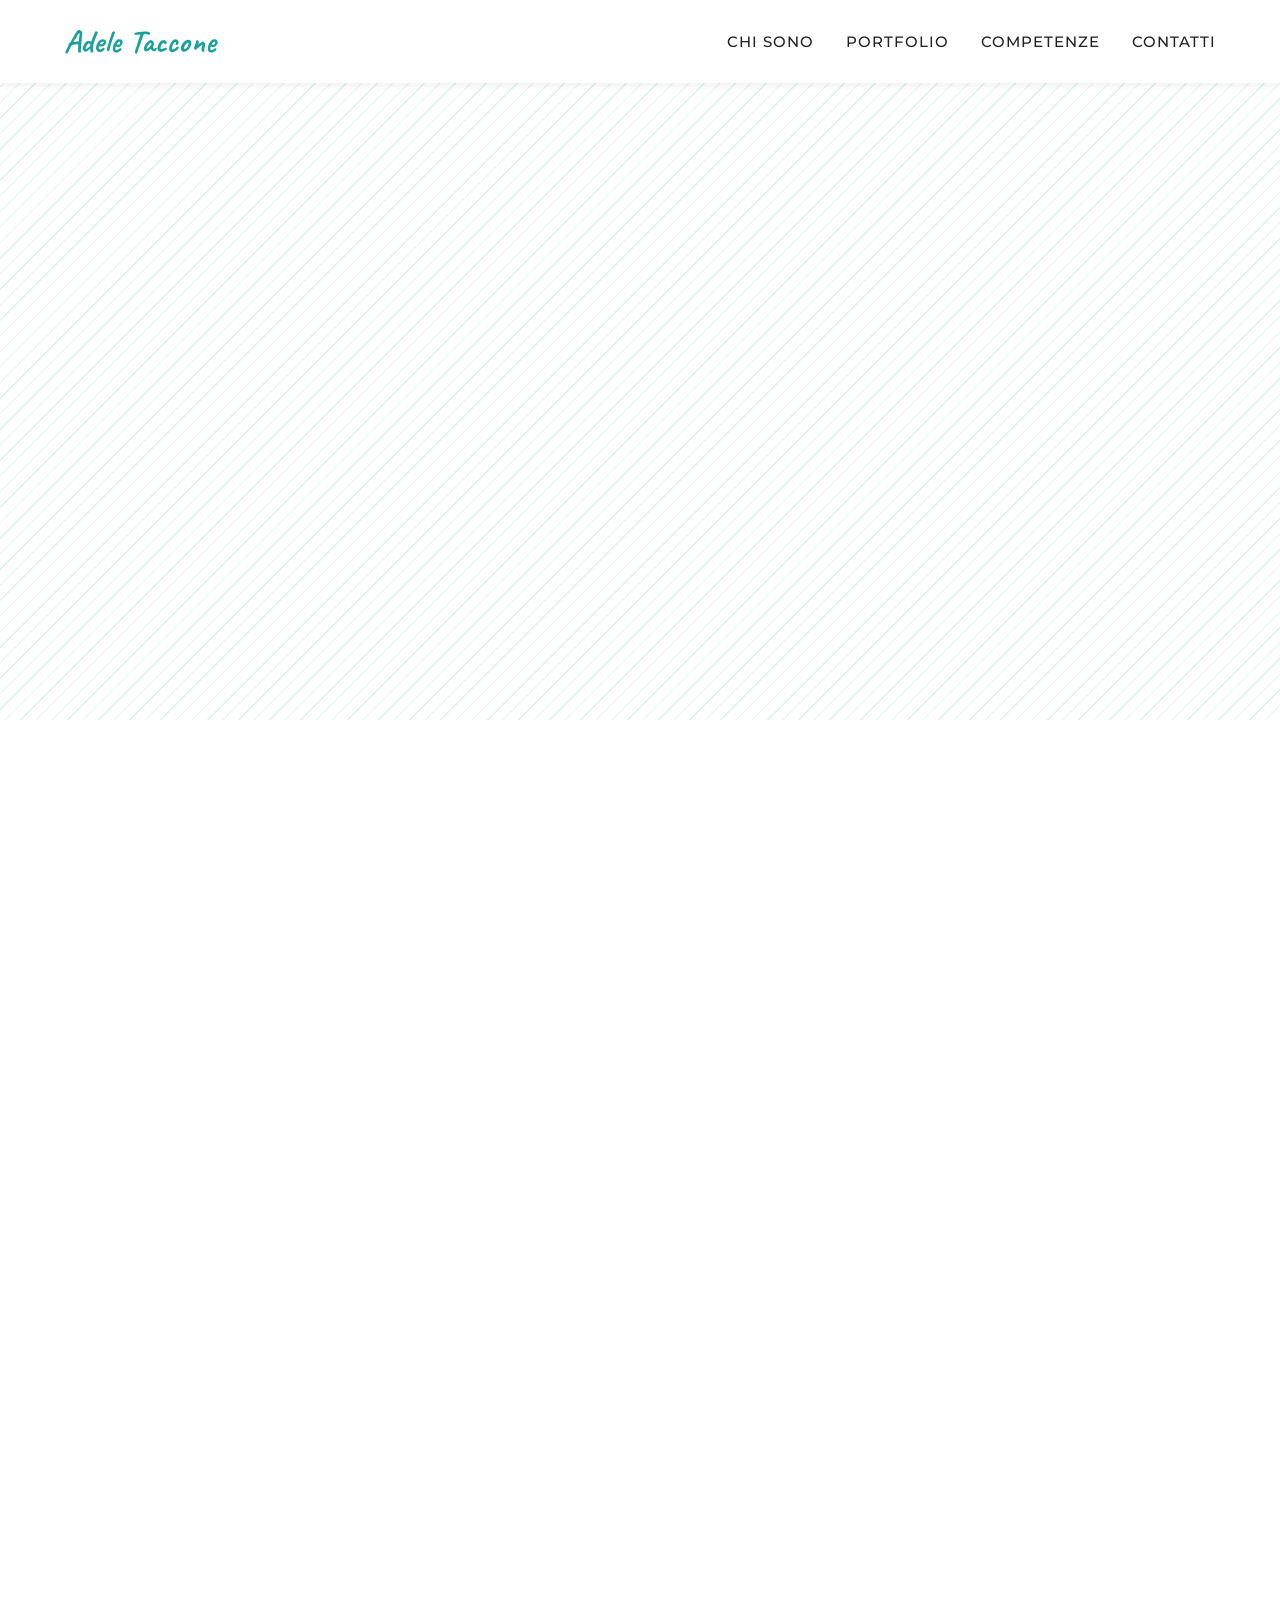
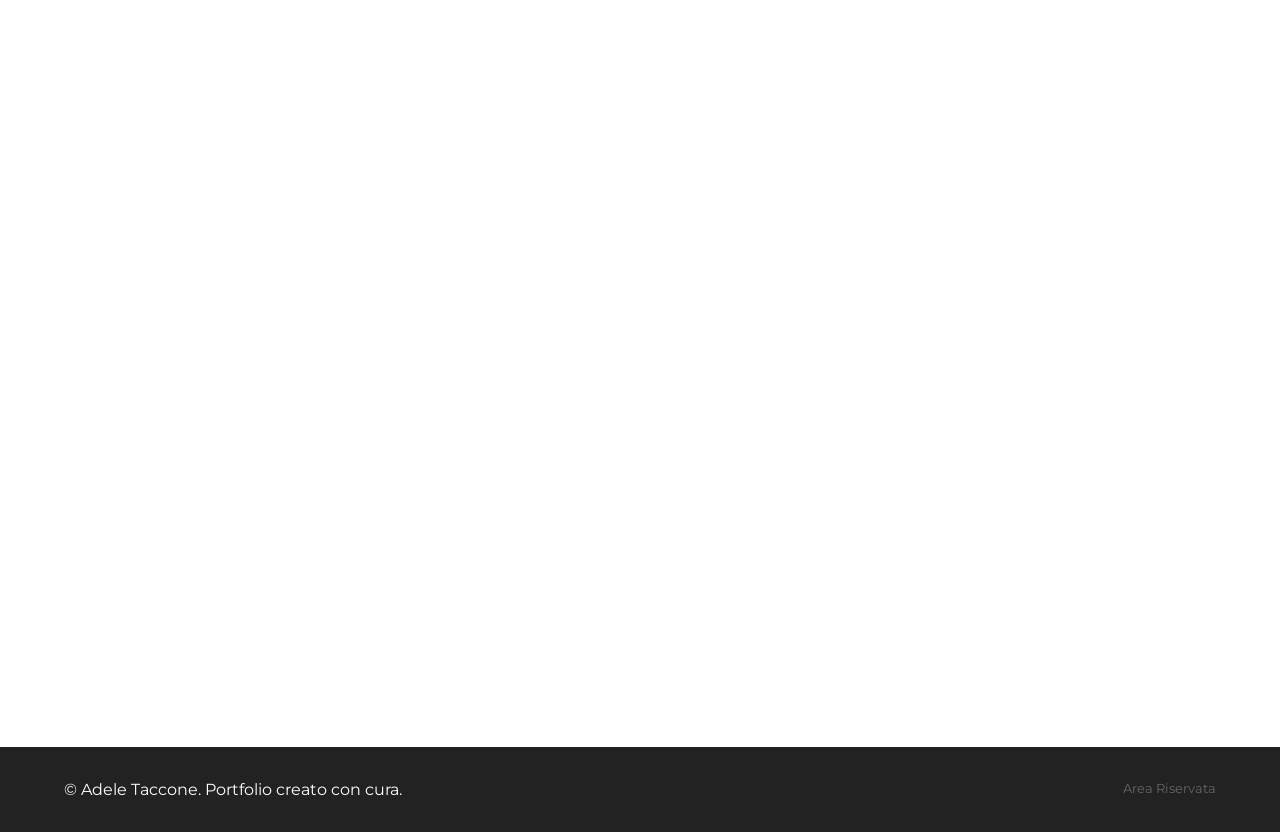
==== index.html @ 2bcf4d02 "Add Honeypot anti-spam field to contact form" ====
<!DOCTYPE html>
<html lang="it">
<head>
    <meta charset="UTF-8">
    <meta name="viewport" content="width=device-width, initial-scale=1.0">
    <title>Adele Taccone - Portfolio</title>
    
    <link rel="preconnect" href="https://fonts.googleapis.com">
    <link rel="preconnect" href="https://fonts.gstatic.com" crossorigin>
    <link href="https://fonts.googleapis.com/css2?family=Caveat:wght@600;700&family=Montserrat:wght@300;400;500;600;700&display=swap" rel="stylesheet">
    <link rel="stylesheet" href="css/style.css">
</head>
<body>
    
    <header class="header" id="mainHeader">
        <div class="container header-container">
            <div class="logo">
                <span class="logo-name">Adele Taccone</span>
            </div>
            <nav class="nav">
                <ul>
                    <li><a href="#about">Chi Sono</a></li>
                    <li><a href="#portfolio">Portfolio</a></li>
                    <li><a href="#skills">Competenze</a></li>
                    <li><a href="#contact">Contatti</a></li>
                </ul>
            </nav>
            <div class="mobile-menu-btn" id="mobileMenuBtn">
                <span></span><span></span><span></span>
            </div>
        </div>
    </header>

    <section class="hero pattern-bg" id="about">
        <div class="container hero-content">
            <div class="hero-text reveal-left" id="bioContainer">
                <h1 class="hero-title" id="profileName">Adele Taccone</h1>
                <h2 class="hero-subtitle" id="profileTitle">Designer della comunicazione</h2>
                <p class="hero-bio" id="profileBio">Caricamento bio...</p>
                <div class="hero-actions">
                    <a href="#portfolio" class="btn btn-primary">Vedi i Progetti</a>
                    <a href="#contact" class="btn btn-outline">Contattami</a>
                </div>
            </div>
            <div class="hero-image reveal-right">
                <div class="profile-illustration">
                    <div class="illustration-circle"></div>
                    <div class="illustration-avatar">A</div>
                </div>
            </div>
        </div>
    </section>

    <section class="resume section-padding reveal" id="resume">
        <div class="container">
            <div class="resume-grid">
                <div class="resume-col reveal-left">
                    <h3 class="section-title brush-font">Educazione</h3>
                    <ul class="timeline" id="educationList">
                        <!-- Generato dinamicamente -->
                    </ul>
                </div>
                <div class="resume-col reveal-right">
                    <h3 class="section-title brush-font">Esperienze lavorative</h3>
                    <ul class="timeline" id="experienceList">
                        <!-- Generato dinamicamente -->
                    </ul>
                </div>
            </div>
        </div>
    </section>

    <section class="portfolio pattern-bg section-padding reveal" id="portfolio">
        <div class="container">
            <div class="portfolio-header">
                <h2 class="section-title brush-font">Portfolio</h2>
                
                <div class="filters" id="portfolioFilters">
                    <button class="filter-btn active" data-filter="all">Tutti</button>
                    <button class="filter-btn" data-filter="Graphic Design">Graphic Design</button>
                    <button class="filter-btn" data-filter="UI Design">UI Design</button>
                    <button class="filter-btn" data-filter="Animazione 2D/3D">Animazione 2D/3D</button>
                </div>
            </div>

            <div class="portfolio-grid" id="portfolioGrid">
                <div class="loader">Caricamento progetti...</div>
            </div>
        </div>
    </section>

    <section class="skills section-padding reveal" id="skills">
        <div class="container">
            <h2 class="section-title brush-font" style="text-align: center; width: 100%;">Competenze</h2>
            <div class="skills-grid" id="skillsList">
                <!-- Skills generate dal JS -->
            </div>
        </div>
    </section>

    <section class="contact pattern-bg section-padding reveal" id="contact">
        <div class="container contact-container">
            <div class="contact-info reveal-left">
                <h2 class="section-title brush-font">Info & Contatti</h2>
                <p>Hai un progetto in mente o vuoi semplicemente fare due chiacchiere? Scrivimi!</p>
                <div class="contact-details" id="contactDetails">
                    <!-- Contatti generati dal JS -->
                </div>
            </div>
            <div class="contact-form-container reveal-right">
                <form class="contact-form" id="contactForm" action="https://formspree.io/f/YOUR_ID_HERE" method="POST">
                    <div class="form-group">
                        <label for="name">Nome</label>
                        <input type="text" id="name" name="name" required>
                    </div>
                    <div class="form-group">
                        <label for="email">Email</label>
                        <input type="email" id="email" name="email" required>
                    </div>
                    <div class="form-group">
                        <label for="message">Messaggio</label>
                        <textarea id="message" name="message" rows="5" required></textarea>
                    </div>
                    <!-- Honeypot Anti-Spam (invisibile agli umani, i bot lo compilano e vengono bloccati) -->
                    <input type="text" name="_gotcha" style="display:none" />
                    <button type="submit" class="btn btn-primary">Invia Messaggio</button>
                </form>
            </div>
        </div>
    </section>

    <footer class="footer">
        <div class="container">
            <p>&copy; <span id="currentYear"></span> Adele Taccone. Portfolio creato con cura.</p>
            <a href="admin.html" class="admin-link">Area Riservata</a>
        </div>
    </footer>

    <script src="js/app.js"></script>
</body>
</html>
---- css/style.css ----
/* 
   Adele Taccone - Portfolio Stylesheet
   Autentico stile Ottanio & Pattern obliquo
*/

:root {
    /* Colori primari */
    --teal: #1BA198; /* Il verde acquamarina/ottanio principale */
    --teal-dark: #12756E;
    --teal-light: #E0F2F1;
    
    /* Neutri */
    --bg-color: #FFFFFF;
    --bg-alt: #FAFAFA;
    --text-main: #222222;
    --text-muted: #666666;
    --border-color: #EAEAEA;
    
    /* Tipografia */
    --font-heading: 'Caveat', cursive; /* Stile brush/script */
    --font-body: 'Montserrat', sans-serif;
    
    /* Spaziature e Ombre */
    --shadow-sm: 0 4px 6px rgba(0,0,0,0.05);
    --shadow-md: 0 10px 20px rgba(0,0,0,0.08);
    --shadow-hover: 0 15px 30px rgba(27, 161, 152, 0.15);
    --radius: 8px;
    --transition: all 0.3s cubic-bezier(0.25, 0.8, 0.25, 1);
}

/* Reset Base */
* {
    margin: 0;
    padding: 0;
    box-sizing: border-box;
}

html {
    scroll-behavior: smooth;
}

body {
    font-family: var(--font-body);
    color: var(--text-main);
    background-color: var(--bg-color);
    line-height: 1.6;
    overflow-x: hidden;
}

.container {
    width: 100%;
    max-width: 1200px;
    margin: 0 auto;
    padding: 0 24px;
}

.section-padding {
    padding: 80px 0;
}

/* Il famoso Pattern a Trattini Diagonali color Ottanio */
.pattern-bg {
    background-color: #ffffff;
    background-image: repeating-linear-gradient(
        -45deg,
        transparent,
        transparent 10px,
        rgba(27, 161, 152, 0.15) 10px,
        rgba(27, 161, 152, 0.15) 11px
    );
}

/* Tipografia */
.brush-font {
    font-family: var(--font-heading);
    color: var(--teal);
    font-size: 3rem;
    font-weight: 700;
    margin-bottom: 24px;
    display: inline-block;
}

/* Header & Nav */
.header {
    position: fixed;
    top: 0;
    left: 0;
    width: 100%;
    background: rgba(255, 255, 255, 0.95);
    backdrop-filter: blur(10px);
    z-index: 1000;
    box-shadow: var(--shadow-sm);
    padding: 16px 0;
}

.header-container {
    display: flex;
    justify-content: space-between;
    align-items: center;
}

.logo-name {
    font-family: var(--font-heading);
    font-size: 2rem;
    color: var(--teal);
    font-weight: 700;
    text-decoration: none;
}

.nav ul {
    list-style: none;
    display: flex;
    gap: 32px;
}

.nav a {
    text-decoration: none;
    color: var(--text-main);
    font-weight: 500;
    font-size: 0.95rem;
    transition: var(--transition);
    text-transform: uppercase;
    letter-spacing: 1px;
}

.nav a:hover {
    color: var(--teal);
}

.mobile-menu-btn {
    display: none;
    flex-direction: column;
    gap: 6px;
    cursor: pointer;
}

.mobile-menu-btn span {
    width: 30px;
    height: 3px;
    background-color: var(--teal);
    border-radius: 2px;
}

/* Buttons */
.btn {
    display: inline-block;
    padding: 12px 28px;
    border-radius: 50px;
    text-decoration: none;
    font-weight: 600;
    font-size: 0.95rem;
    transition: var(--transition);
    cursor: pointer;
    border: none;
}

.btn-primary {
    background-color: var(--teal);
    color: white;
    box-shadow: 0 4px 15px rgba(27, 161, 152, 0.3);
}

.btn-primary:hover {
    background-color: var(--teal-dark);
    transform: translateY(-2px);
    box-shadow: 0 6px 20px rgba(27, 161, 152, 0.4);
}

.btn-outline {
    background-color: transparent;
    color: var(--teal);
    border: 2px solid var(--teal);
}

.btn-outline:hover {
    background-color: var(--teal-light);
}

/* Hero Section */
.hero {
    padding-top: 140px;
    padding-bottom: 80px;
    min-height: 80vh;
    display: flex;
    align-items: center;
}

.hero-content {
    display: flex;
    align-items: center;
    justify-content: space-between;
    gap: 60px;
}

.hero-text {
    flex: 1;
    background: white;
    padding: 40px;
    border-radius: var(--radius);
    box-shadow: var(--shadow-md);
    position: relative;
    z-index: 2;
}

.hero-title {
    font-family: var(--font-heading);
    font-size: 4rem;
    color: var(--teal);
    line-height: 1.1;
    margin-bottom: 10px;
}

.hero-subtitle {
    font-size: 1.25rem;
    color: var(--text-muted);
    font-weight: 500;
    margin-bottom: 24px;
    text-transform: uppercase;
    letter-spacing: 2px;
}

.hero-bio {
    font-size: 1.05rem;
    color: var(--text-main);
    margin-bottom: 32px;
}

.hero-actions {
    display: flex;
    gap: 16px;
}

.hero-image {
    flex: 0 0 400px;
    display: flex;
    justify-content: center;
}

.profile-illustration {
    width: 300px;
    height: 300px;
    position: relative;
}

.illustration-circle {
    width: 100%;
    height: 100%;
    border-radius: 50%;
    background-color: var(--teal-light);
    border: 8px solid var(--teal);
    position: absolute;
    box-shadow: var(--shadow-md);
}

.illustration-avatar {
    position: absolute;
    top: 50%;
    left: 50%;
    transform: translate(-50%, -50%);
    font-family: var(--font-heading);
    font-size: 8rem;
    color: var(--teal);
}

/* Resume (Educazione e Esperienze) */
.resume {
    background-color: var(--bg-alt);
}

.resume-grid {
    display: grid;
    grid-template-columns: 1fr 1fr;
    gap: 60px;
}

.timeline {
    list-style: none;
    border-left: 2px solid var(--teal-light);
    padding-left: 30px;
    position: relative;
}

.timeline li {
    margin-bottom: 30px;
    position: relative;
}

.timeline li::before {
    content: '';
    position: absolute;
    left: -37px;
    top: 4px;
    width: 12px;
    height: 12px;
    border-radius: 50%;
    background-color: var(--teal);
}

.timeline-year {
    font-size: 0.9rem;
    color: var(--teal);
    font-weight: 700;
    margin-bottom: 5px;
}

.timeline-title {
    font-size: 1.1rem;
    font-weight: 700;
    color: var(--text-main);
    margin-bottom: 5px;
}

.timeline-subtitle {
    font-size: 0.95rem;
    color: var(--text-muted);
}

/* Portfolio Section */
.portfolio-header {
    display: flex;
    flex-direction: column;
    align-items: center;
    margin-bottom: 50px;
    background: white;
    padding: 30px;
    border-radius: var(--radius);
    box-shadow: var(--shadow-sm);
}

.filters {
    display: flex;
    flex-wrap: wrap;
    justify-content: center;
    gap: 12px;
}

.filter-btn {
    background: none;
    border: 1px solid var(--border-color);
    padding: 8px 20px;
    border-radius: 30px;
    font-family: var(--font-body);
    font-weight: 600;
    font-size: 0.9rem;
    color: var(--text-muted);
    cursor: pointer;
    transition: var(--transition);
}

.filter-btn:hover, .filter-btn.active {
    background-color: var(--teal);
    color: white;
    border-color: var(--teal);
}

.portfolio-grid {
    display: grid;
    grid-template-columns: repeat(auto-fill, minmax(320px, 1fr));
    gap: 30px;
}

.project-card {
    background: white;
    border-radius: var(--radius);
    overflow: hidden;
    box-shadow: var(--shadow-sm);
    transition: var(--transition);
    border: 1px solid var(--border-color);
    animation: fadeIn 0.5s ease forwards;
}

.project-card:hover {
    transform: translateY(-10px);
    box-shadow: var(--shadow-hover);
    border-color: var(--teal-light);
}

.project-image-wrapper {
    width: 100%;
    height: 220px;
    background-color: var(--bg-alt);
    display: flex;
    align-items: center;
    justify-content: center;
    position: relative;
    overflow: hidden;
}

.project-image {
    width: 100%;
    height: 100%;
    object-fit: cover;
    transition: transform 0.5s;
}

.project-card:hover .project-image {
    transform: scale(1.05);
}

.project-placeholder {
    width: 100%;
    height: 100%;
    background-color: var(--teal-light);
    display: flex;
    align-items: center;
    justify-content: center;
    color: var(--teal);
    font-family: var(--font-heading);
    font-size: 2rem;
}

.project-content {
    padding: 24px;
}

.project-category {
    font-size: 0.8rem;
    text-transform: uppercase;
    font-weight: 700;
    color: var(--teal);
    letter-spacing: 1px;
    margin-bottom: 8px;
    display: block;
}

.project-title {
    font-size: 1.25rem;
    font-weight: 700;
    margin-bottom: 12px;
    color: var(--text-main);
}

.project-description {
    font-size: 0.95rem;
    color: var(--text-muted);
    display: -webkit-box;
    -webkit-line-clamp: 3;
    -webkit-box-orient: vertical;
    overflow: hidden;
}

/* Skills Section */
.skills-grid {
    display: flex;
    flex-wrap: wrap;
    gap: 16px;
    justify-content: center;
}

.skill-tag {
    background-color: var(--bg-alt);
    border: 1px solid var(--border-color);
    padding: 10px 24px;
    border-radius: 50px;
    font-weight: 600;
    color: var(--text-main);
    transition: var(--transition);
}

.skill-tag:hover {
    background-color: var(--teal);
    color: white;
    border-color: var(--teal);
}

/* Contact Section */
.contact-container {
    display: grid;
    grid-template-columns: 1fr 1fr;
    gap: 60px;
    background: white;
    padding: 50px;
    border-radius: var(--radius);
    box-shadow: var(--shadow-md);
}

.contact-info p {
    font-size: 1.1rem;
    margin-bottom: 30px;
    color: var(--text-muted);
}

.contact-item {
    display: flex;
    align-items: center;
    gap: 16px;
    margin-bottom: 20px;
}

.contact-icon {
    width: 40px;
    height: 40px;
    border-radius: 50%;
    background-color: var(--teal-light);
    display: flex;
    align-items: center;
    justify-content: center;
    color: var(--teal);
    font-weight: bold;
}

.contact-text {
    font-weight: 600;
    color: var(--text-main);
}

.contact-form .form-group {
    margin-bottom: 20px;
}

.contact-form label {
    display: block;
    margin-bottom: 8px;
    font-weight: 600;
    font-size: 0.9rem;
    color: var(--text-main);
}

.contact-form input,
.contact-form textarea {
    width: 100%;
    padding: 12px 16px;
    border: 1px solid var(--border-color);
    border-radius: var(--radius);
    font-family: var(--font-body);
    font-size: 1rem;
    transition: var(--transition);
    background-color: var(--bg-alt);
}

.contact-form input:focus,
.contact-form textarea:focus {
    outline: none;
    border-color: var(--teal);
    background-color: white;
    box-shadow: 0 0 0 3px var(--teal-light);
}

/* Footer */
.footer {
    background-color: var(--text-main);
    color: white;
    padding: 30px 0;
    text-align: center;
}

.footer .container {
    display: flex;
    justify-content: space-between;
    align-items: center;
}

.admin-link {
    color: var(--text-muted);
    text-decoration: none;
    font-size: 0.8rem;
    transition: var(--transition);
}

.admin-link:hover {
    color: var(--teal);
}

/* Responsive */
@media (max-width: 992px) {
    .hero-content, .resume-grid, .contact-container {
        flex-direction: column;
        grid-template-columns: 1fr;
    }
    
    .hero {
        text-align: center;
    }
    
    .hero-actions {
        justify-content: center;
    }
}

@media (max-width: 768px) {
    .nav {
        display: none; /* Add mobile menu logic in JS if needed */
    }
    
    .portfolio-grid {
        grid-template-columns: 1fr;
    }
    
    .mobile-menu-btn {
        display: flex;
    }
    
    .hero-title {
        font-size: 3rem;
    }
    
    .footer .container {
        flex-direction: column;
        gap: 16px;
    }
}

/* --- ANIMAZIONI AVANZATE --- */

@keyframes fadeIn {
    from { opacity: 0; transform: translateY(20px); }
    to { opacity: 1; transform: translateY(0); }
}

/* Floating animation per l'hero image */
@keyframes float {
    0% { transform: translateY(0px); }
    50% { transform: translateY(-15px); }
    100% { transform: translateY(0px); }
}

.profile-illustration {
    animation: float 6s ease-in-out infinite;
}

/* Scroll Reveal Classes */
.reveal {
    opacity: 0;
    transform: translateY(40px);
    transition: all 0.8s cubic-bezier(0.25, 1, 0.5, 1);
}

.reveal.active {
    opacity: 1;
    transform: translateY(0);
}

.reveal-left {
    opacity: 0;
    transform: translateX(-40px);
    transition: all 0.8s cubic-bezier(0.25, 1, 0.5, 1);
}

.reveal-left.active {
    opacity: 1;
    transform: translateX(0);
}

.reveal-right {
    opacity: 0;
    transform: translateX(40px);
    transition: all 0.8s cubic-bezier(0.25, 1, 0.5, 1);
}

.reveal-right.active {
    opacity: 1;
    transform: translateX(0);
}

/* Header Shrink on scroll */
.header {
    transition: padding 0.3s ease, background 0.3s ease;
}

.header.scrolled {
    padding: 10px 0;
    background: rgba(255, 255, 255, 0.98);
}

/* --- CAROUSEL --- */
.project-carousel {
    position: relative;
    width: 100%;
    height: 100%;
    overflow: hidden;
}

.carousel-img {
    position: absolute;
    top: 0;
    left: 0;
    width: 100%;
    height: 100%;
    object-fit: cover;
    opacity: 0;
    transition: opacity 1s ease-in-out, transform 0.5s ease;
}

.carousel-img.active {
    opacity: 1;
}

.project-card:hover .carousel-img.active {
    transform: scale(1.05);
}
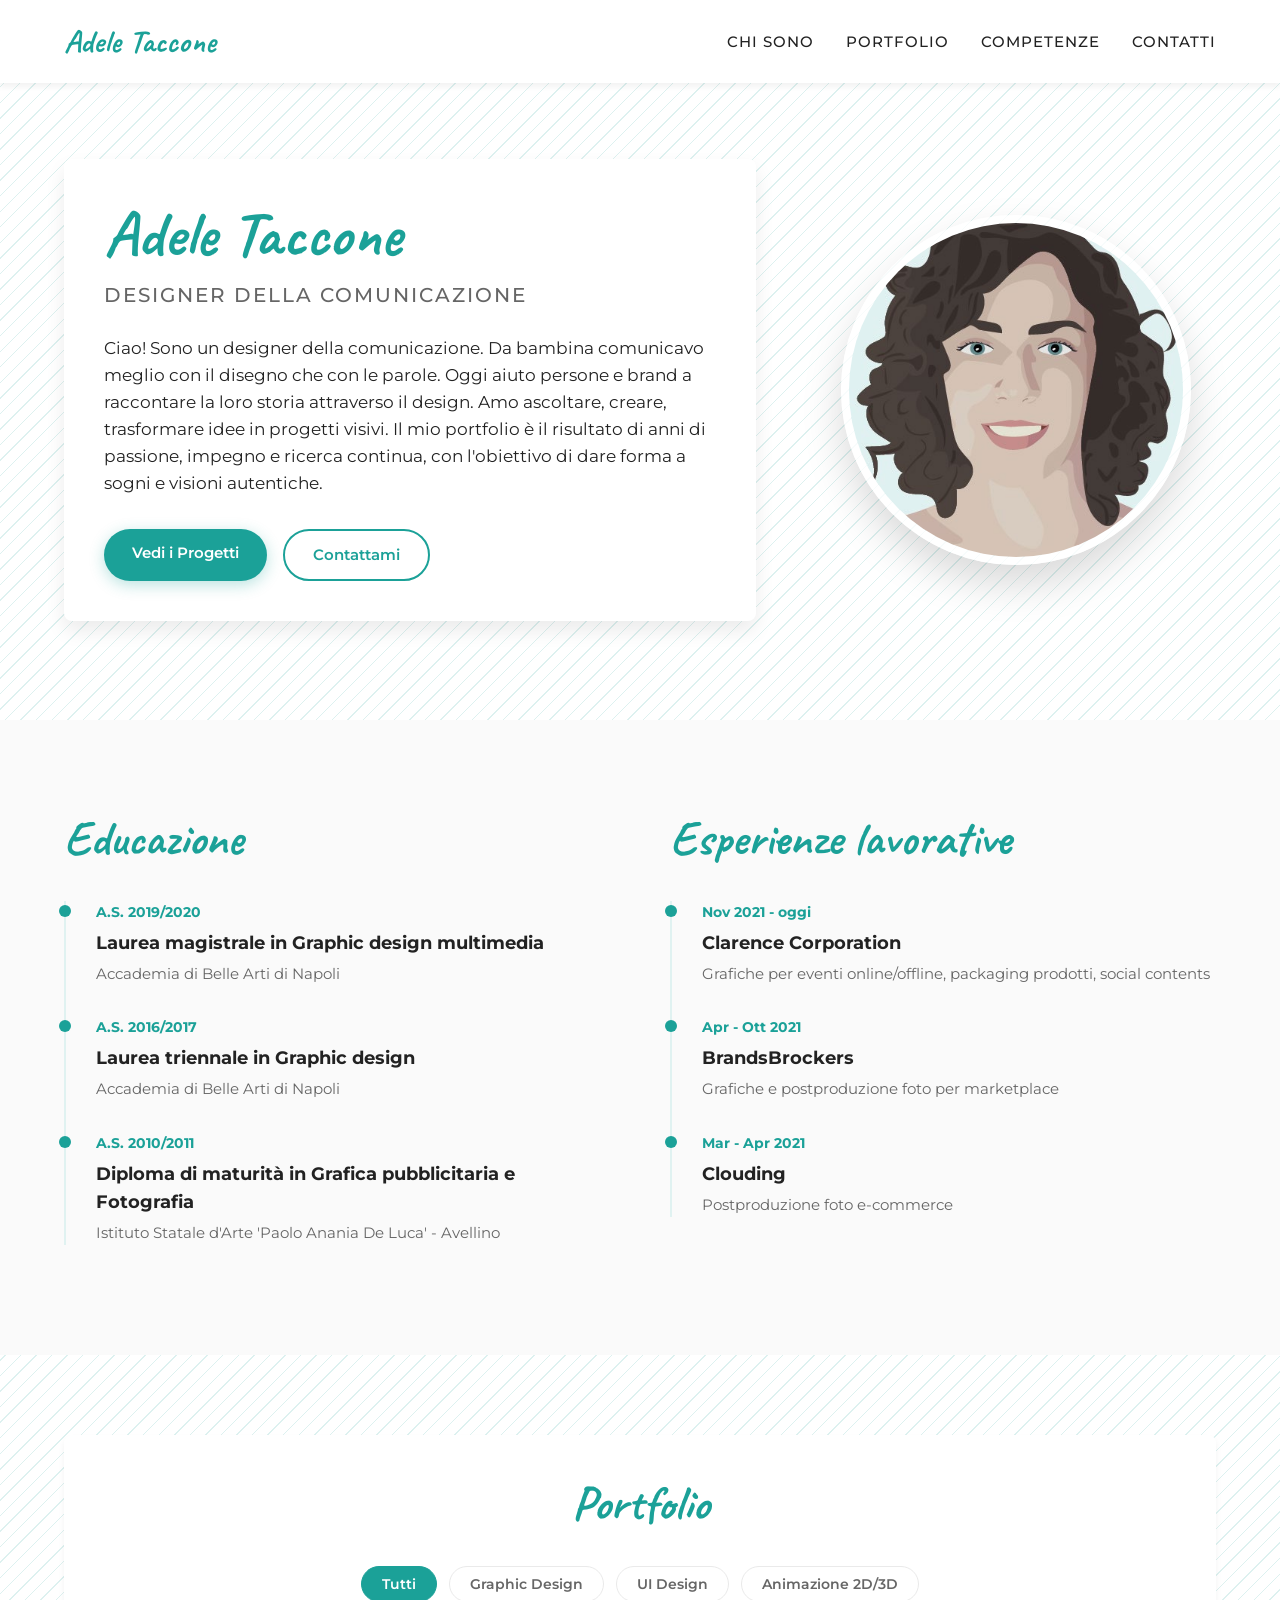
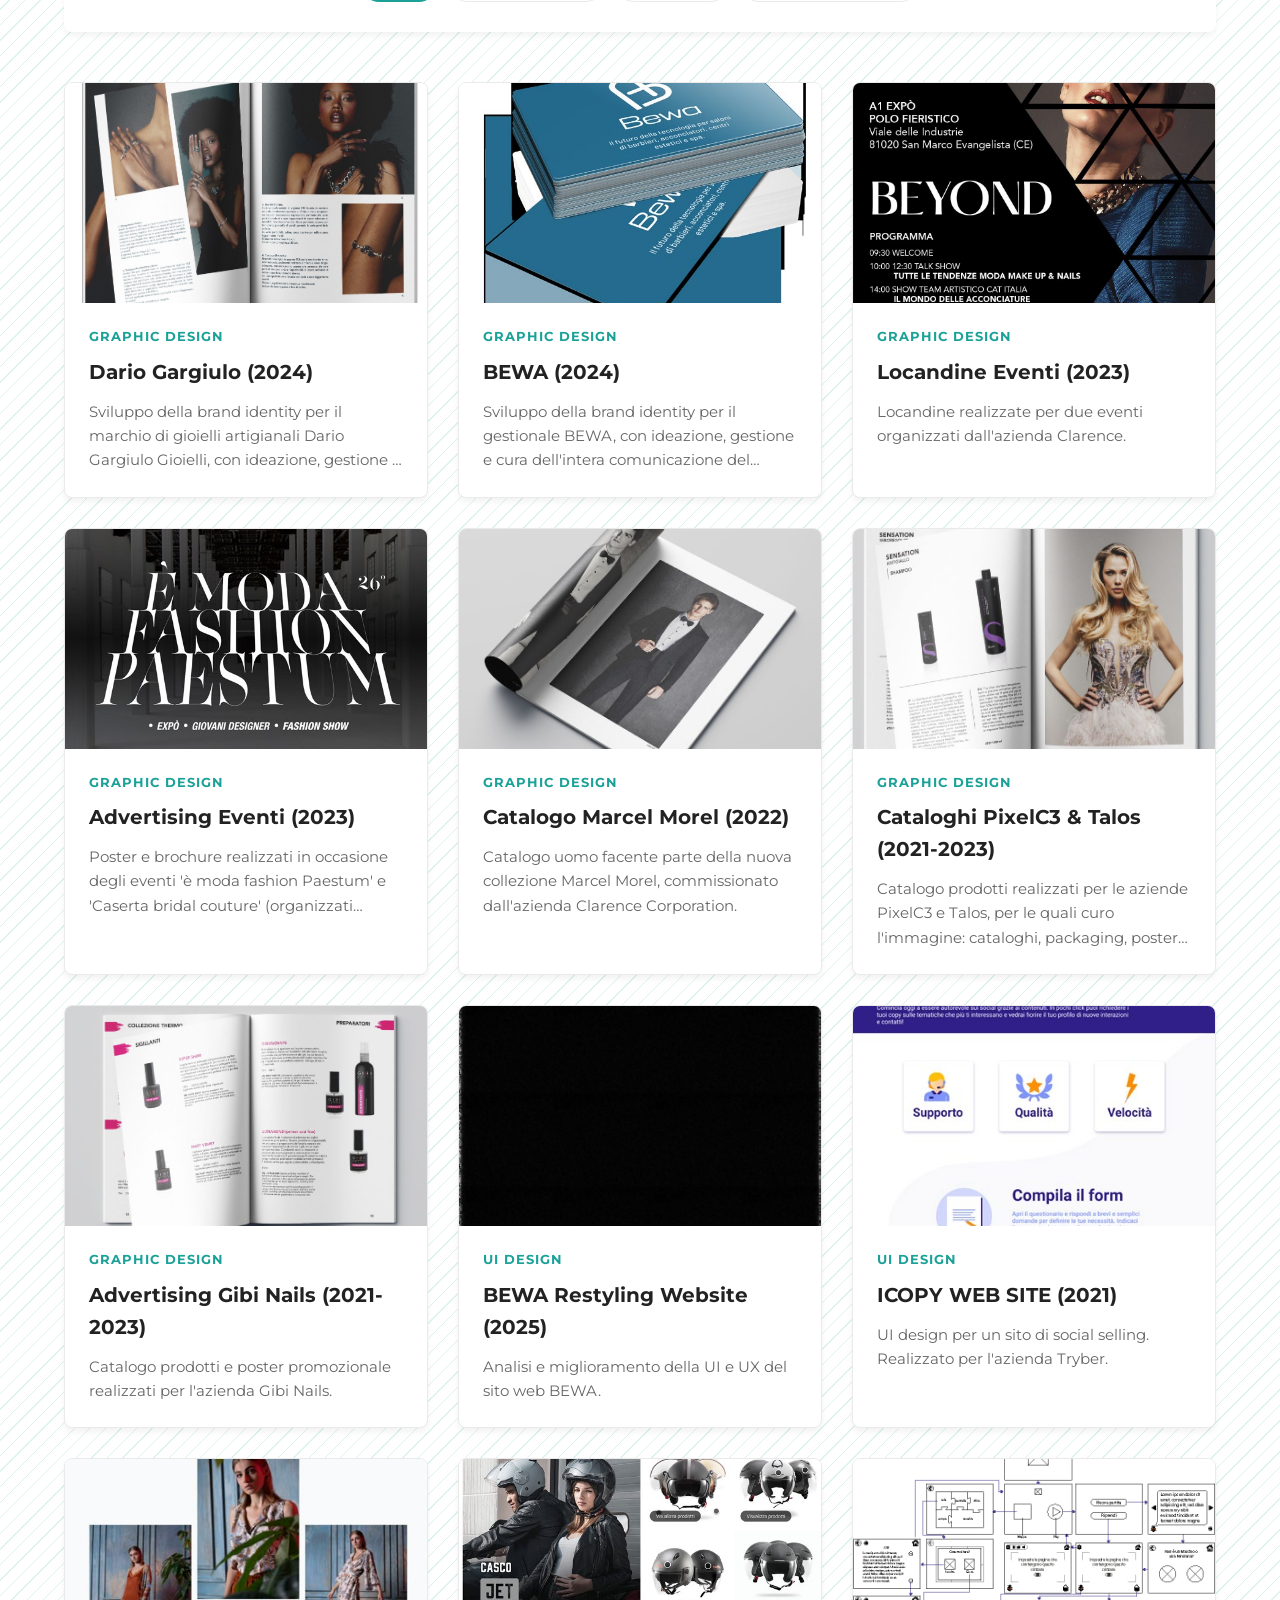
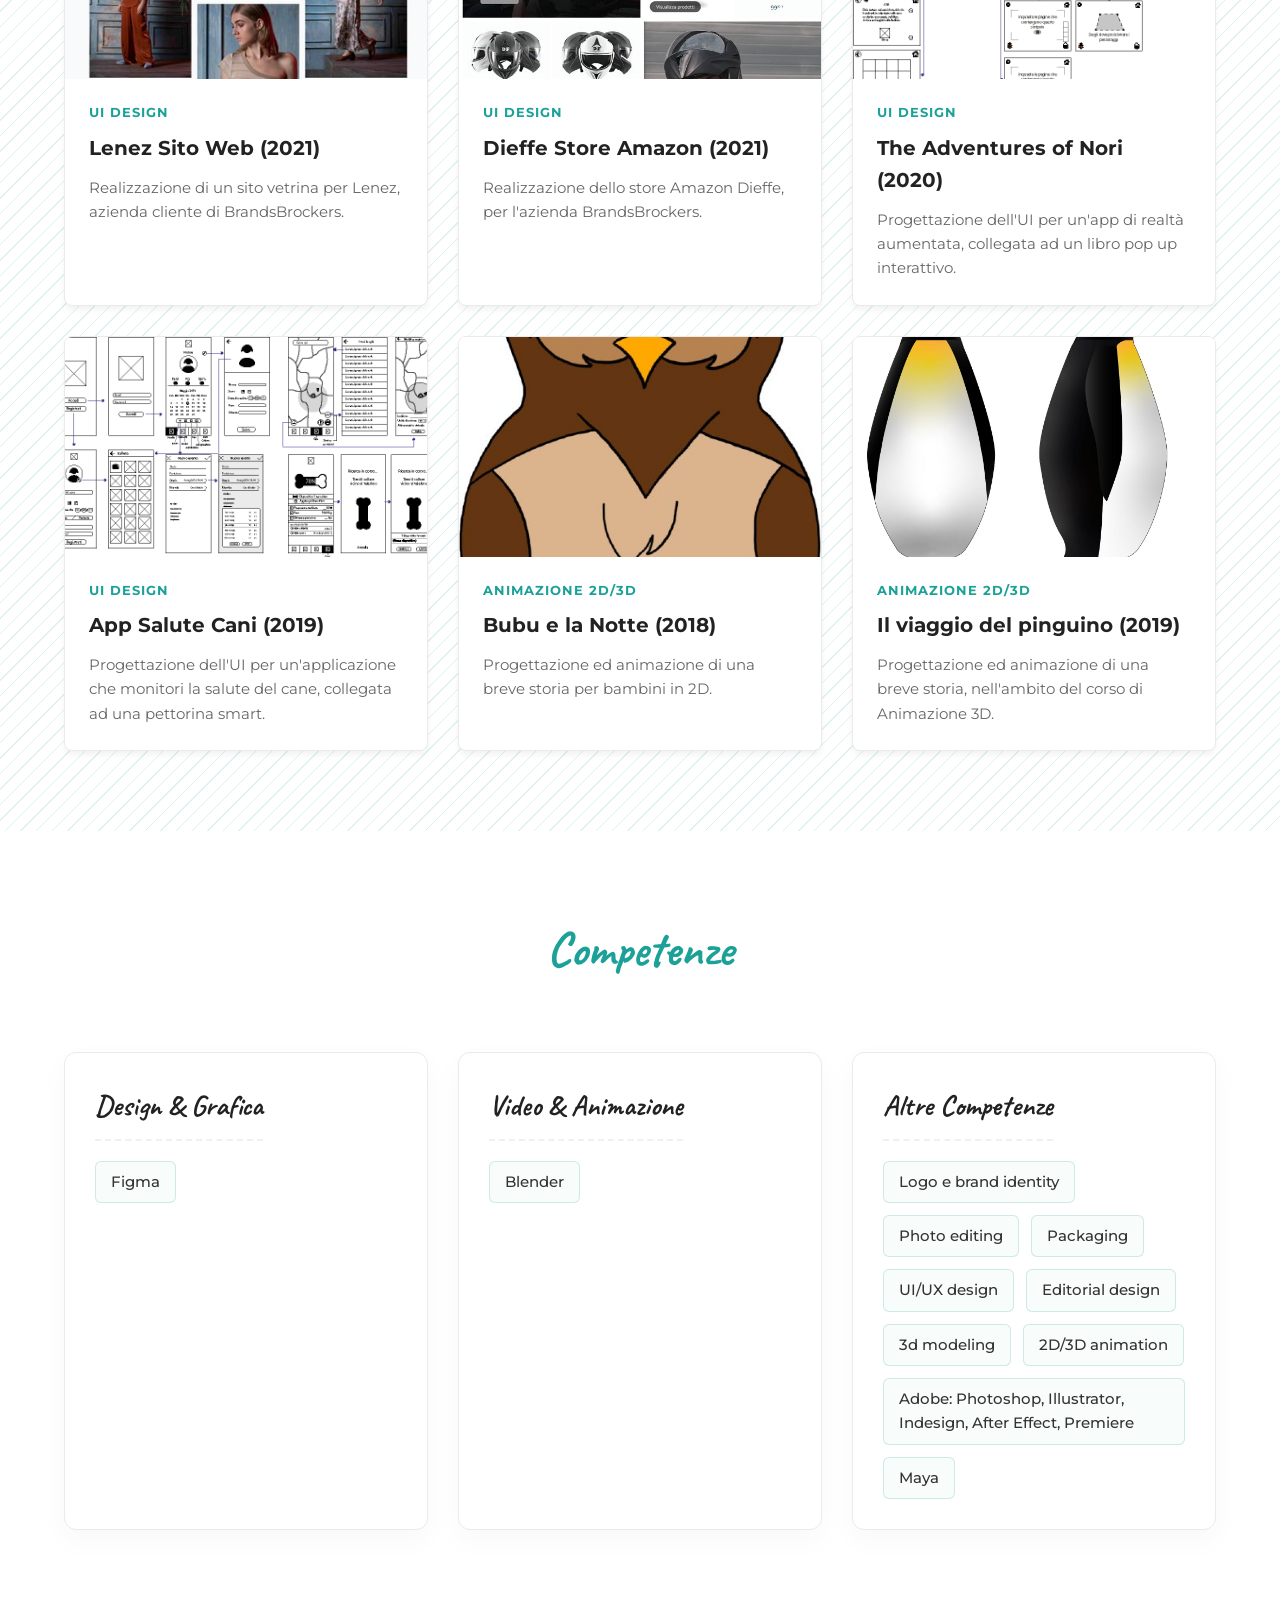
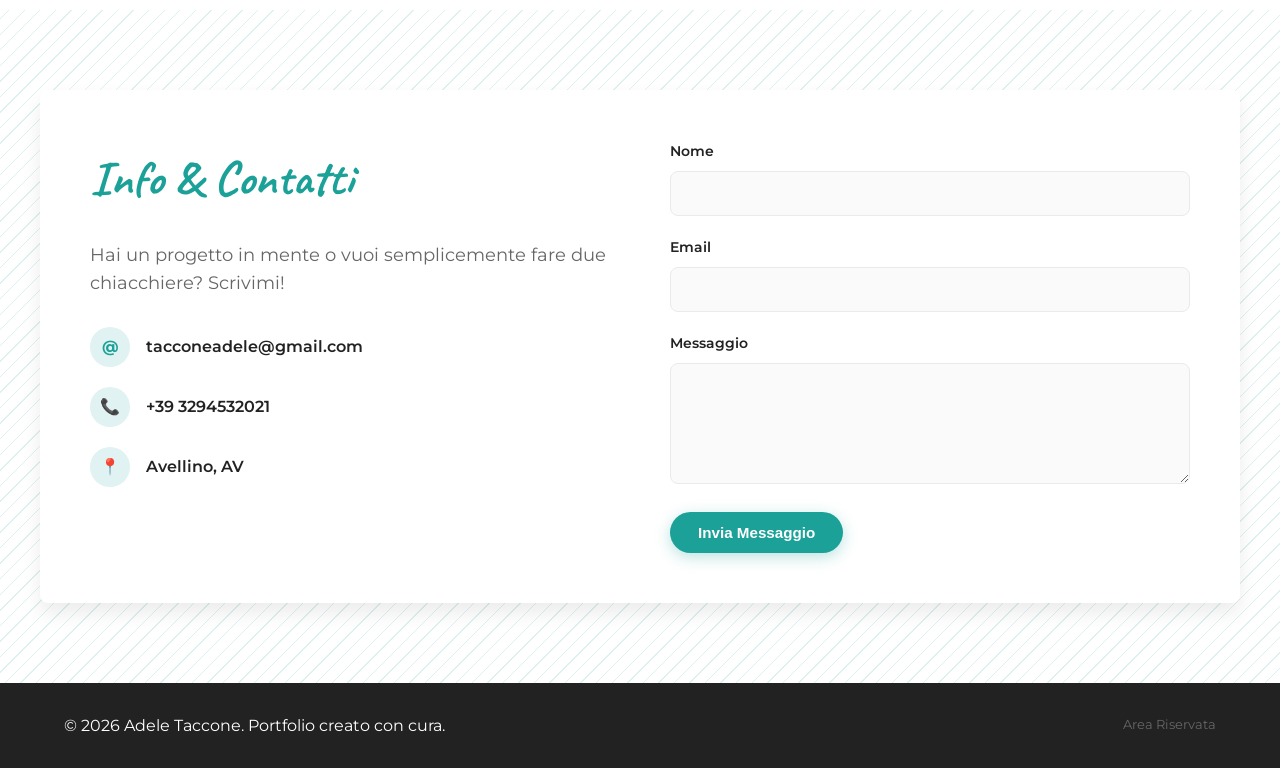
==== commit 19c3fd89: "Replace hero placeholder with real extracted circular profile picture" ====
--- a/index.html
+++ b/index.html
@@ -43,10 +43,7 @@
                 </div>
             </div>
             <div class="hero-image reveal-right">
-                <div class="profile-illustration">
-                    <div class="illustration-circle"></div>
-                    <div class="illustration-avatar">A</div>
-                </div>
+                <img src="assets/page_2_1.jpeg" alt="Adele Taccone" class="profile-image">
             </div>
         </div>
     </section>
--- a/css/style.css
+++ b/css/style.css
@@ -688,3 +688,16 @@
 .project-card:hover .carousel-img.active {
     transform: scale(1.05);
 }
+
+.skills-cards-container { display: grid; grid-template-columns: repeat(auto-fit, minmax(280px, 1fr)); gap: 30px; margin-top: 40px; }
+.skill-card { background: #ffffff; border: 1px solid #eaeaea; border-radius: 12px; padding: 30px; box-shadow: 0 10px 30px rgba(0,0,0,0.03); transition: transform 0.3s ease, box-shadow 0.3s ease; }
+.skill-card:hover { transform: translateY(-5px); box-shadow: 0 15px 40px rgba(27, 161, 152, 0.1); }
+.skill-category-title { font-size: 1.8rem; color: var(--primary-color); margin-bottom: 20px; border-bottom: 2px dashed #f0f0f0; padding-bottom: 10px; }
+.skill-card .skill-tags { display: flex; flex-wrap: wrap; gap: 12px; }
+.skill-card .skill-tag { background: #f8fcfb; color: #333; border: 1px solid rgba(27, 161, 152, 0.2); border-radius: 6px; padding: 8px 15px; font-weight: 500; font-size: 0.95rem; transition: background 0.2s ease, color 0.2s ease; }
+.skill-card .skill-tag:hover { background: var(--primary-color); color: white; }
+
+
+.profile-image { width: 350px; height: 350px; border-radius: 50%; object-fit: cover; border: 8px solid rgba(255, 255, 255, 0.8); box-shadow: 0 20px 40px rgba(0, 0, 0, 0.15); animation: float 6s ease-in-out infinite; margin: 0 auto; display: block; }
+@media (max-width: 768px) { .profile-image { width: 250px; height: 250px; } }
+
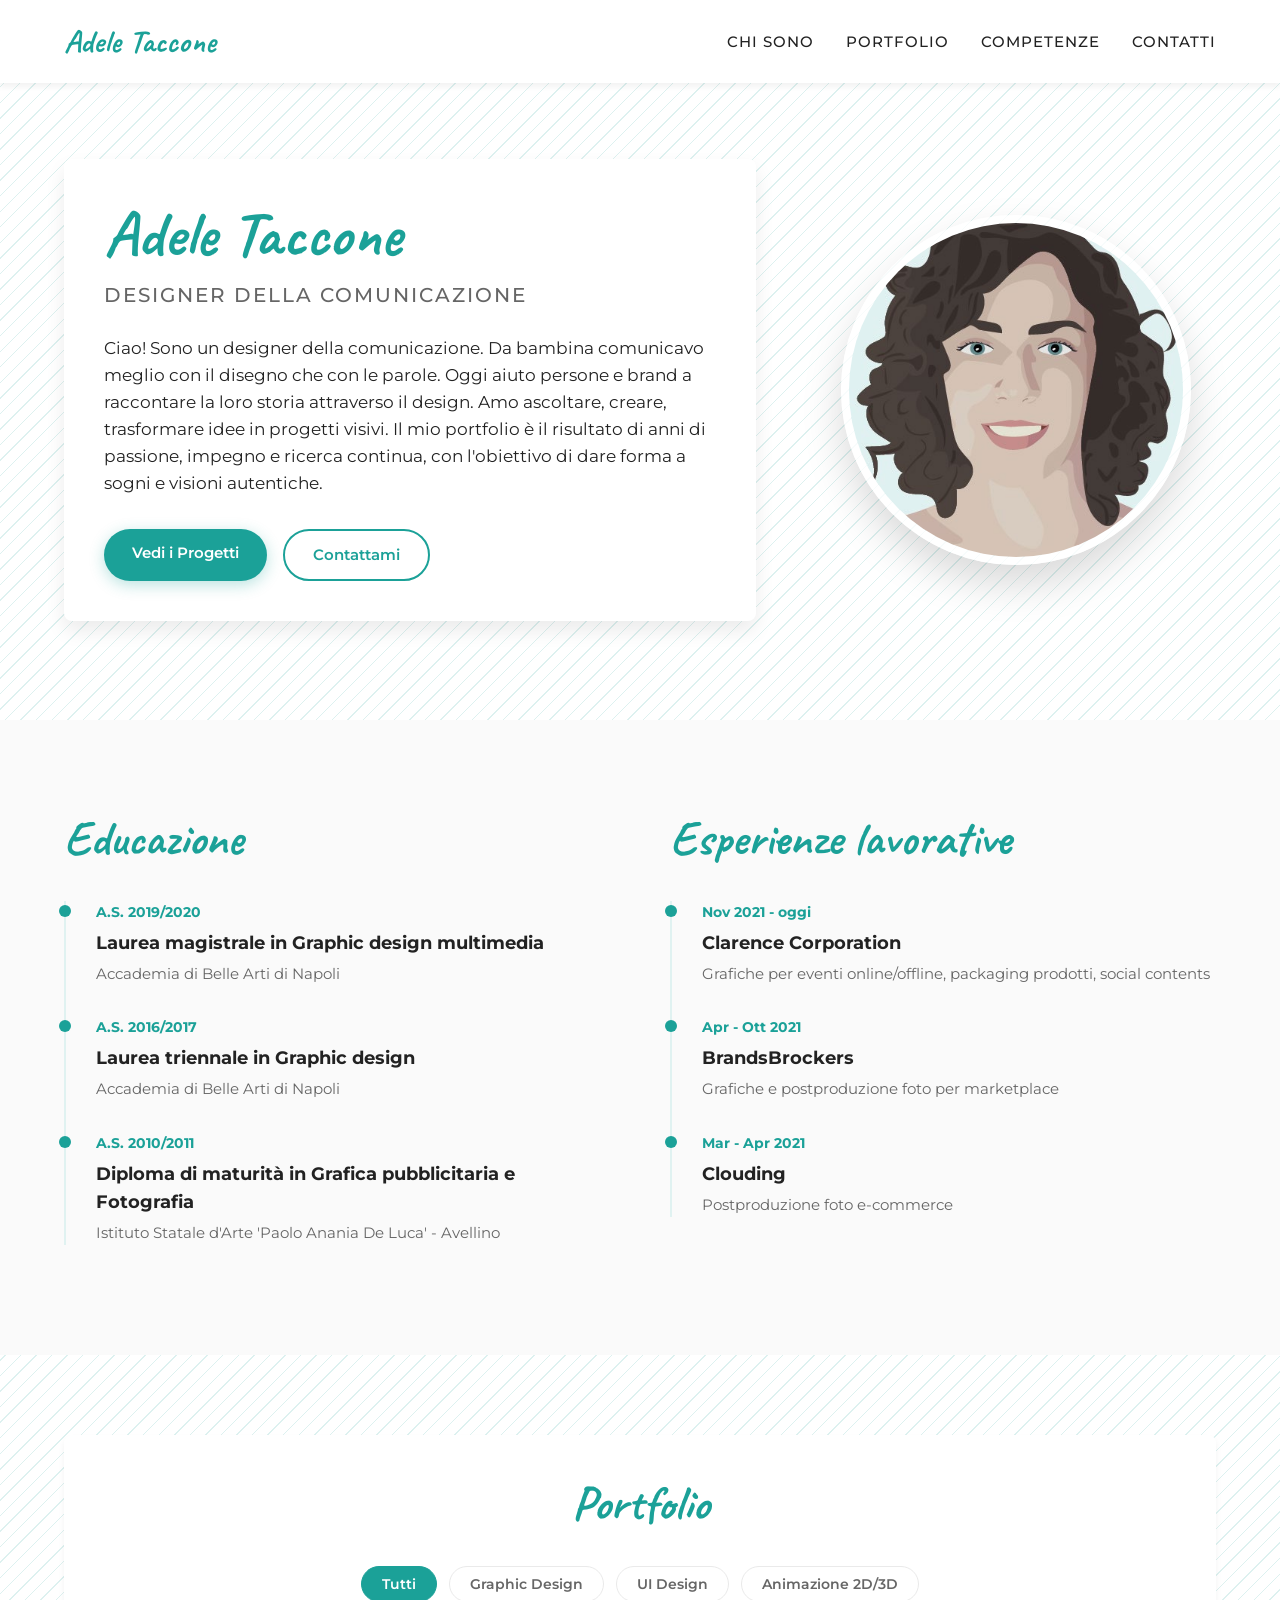
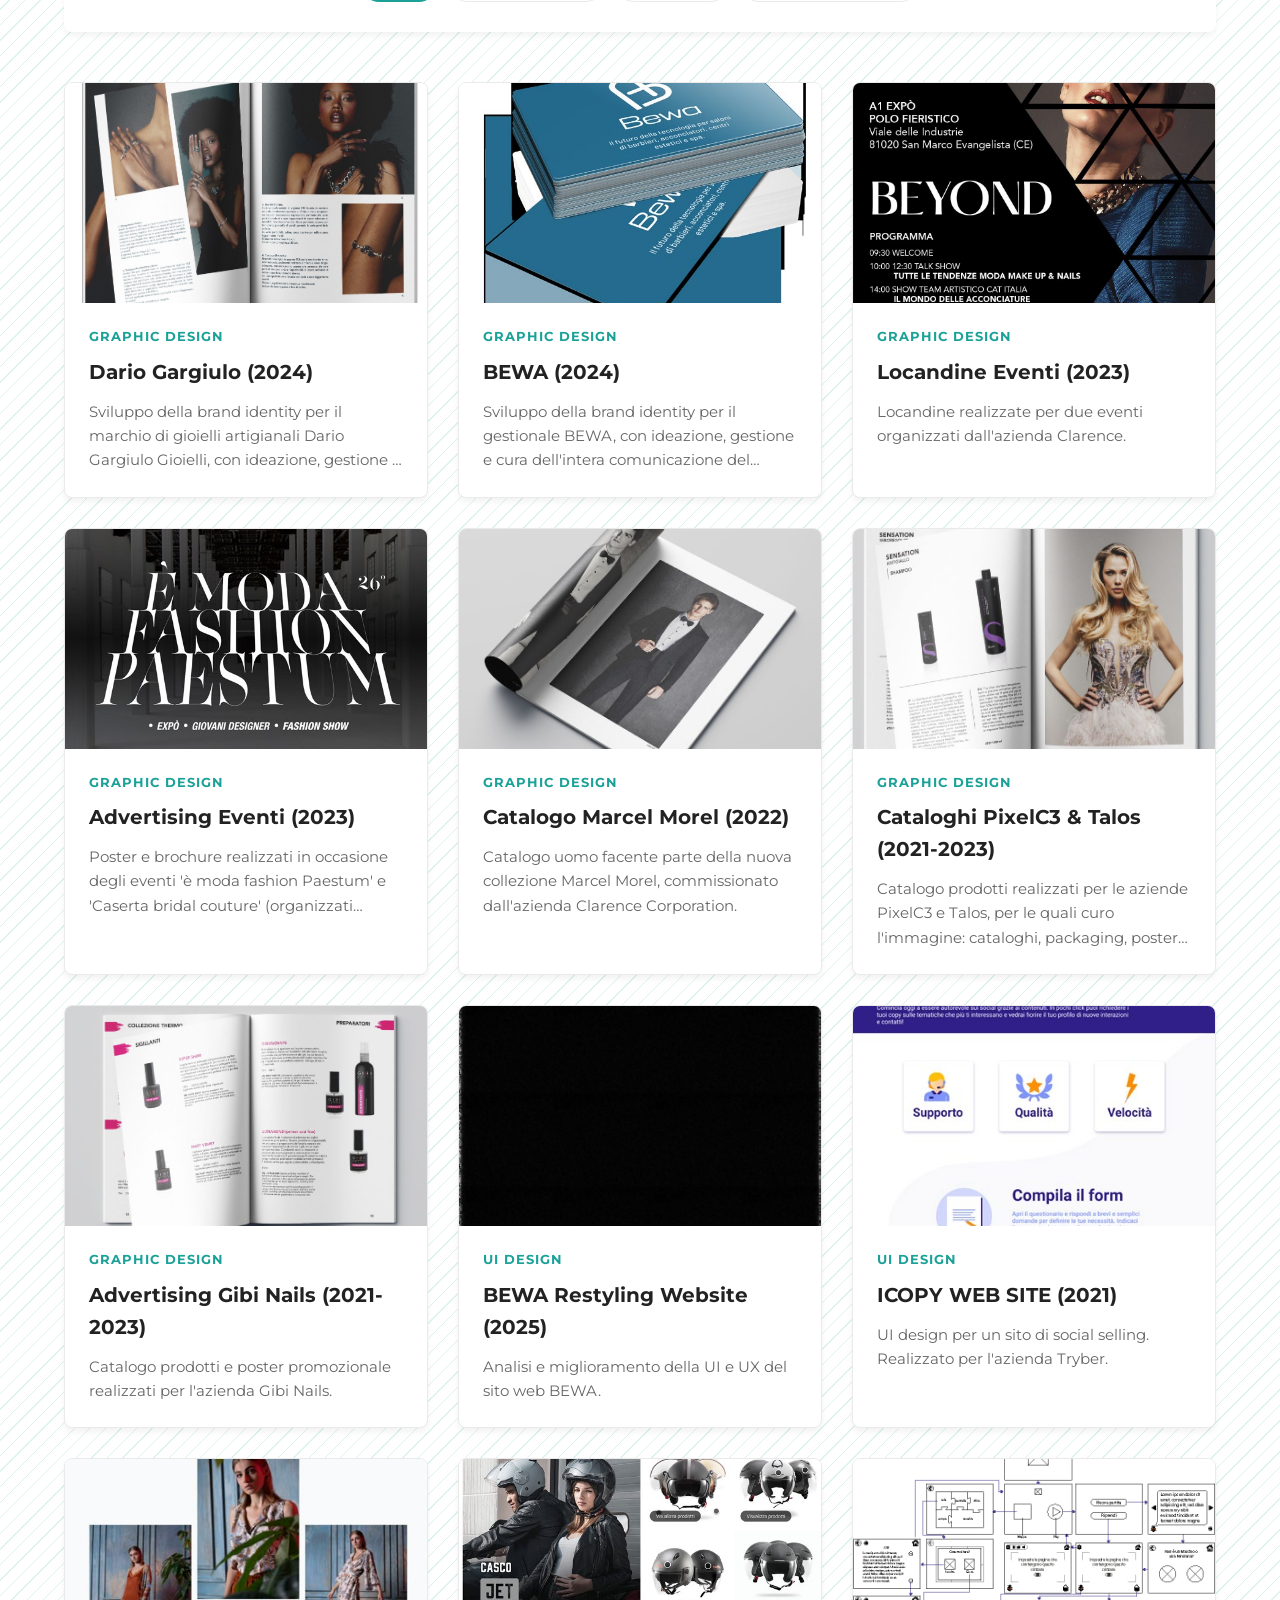
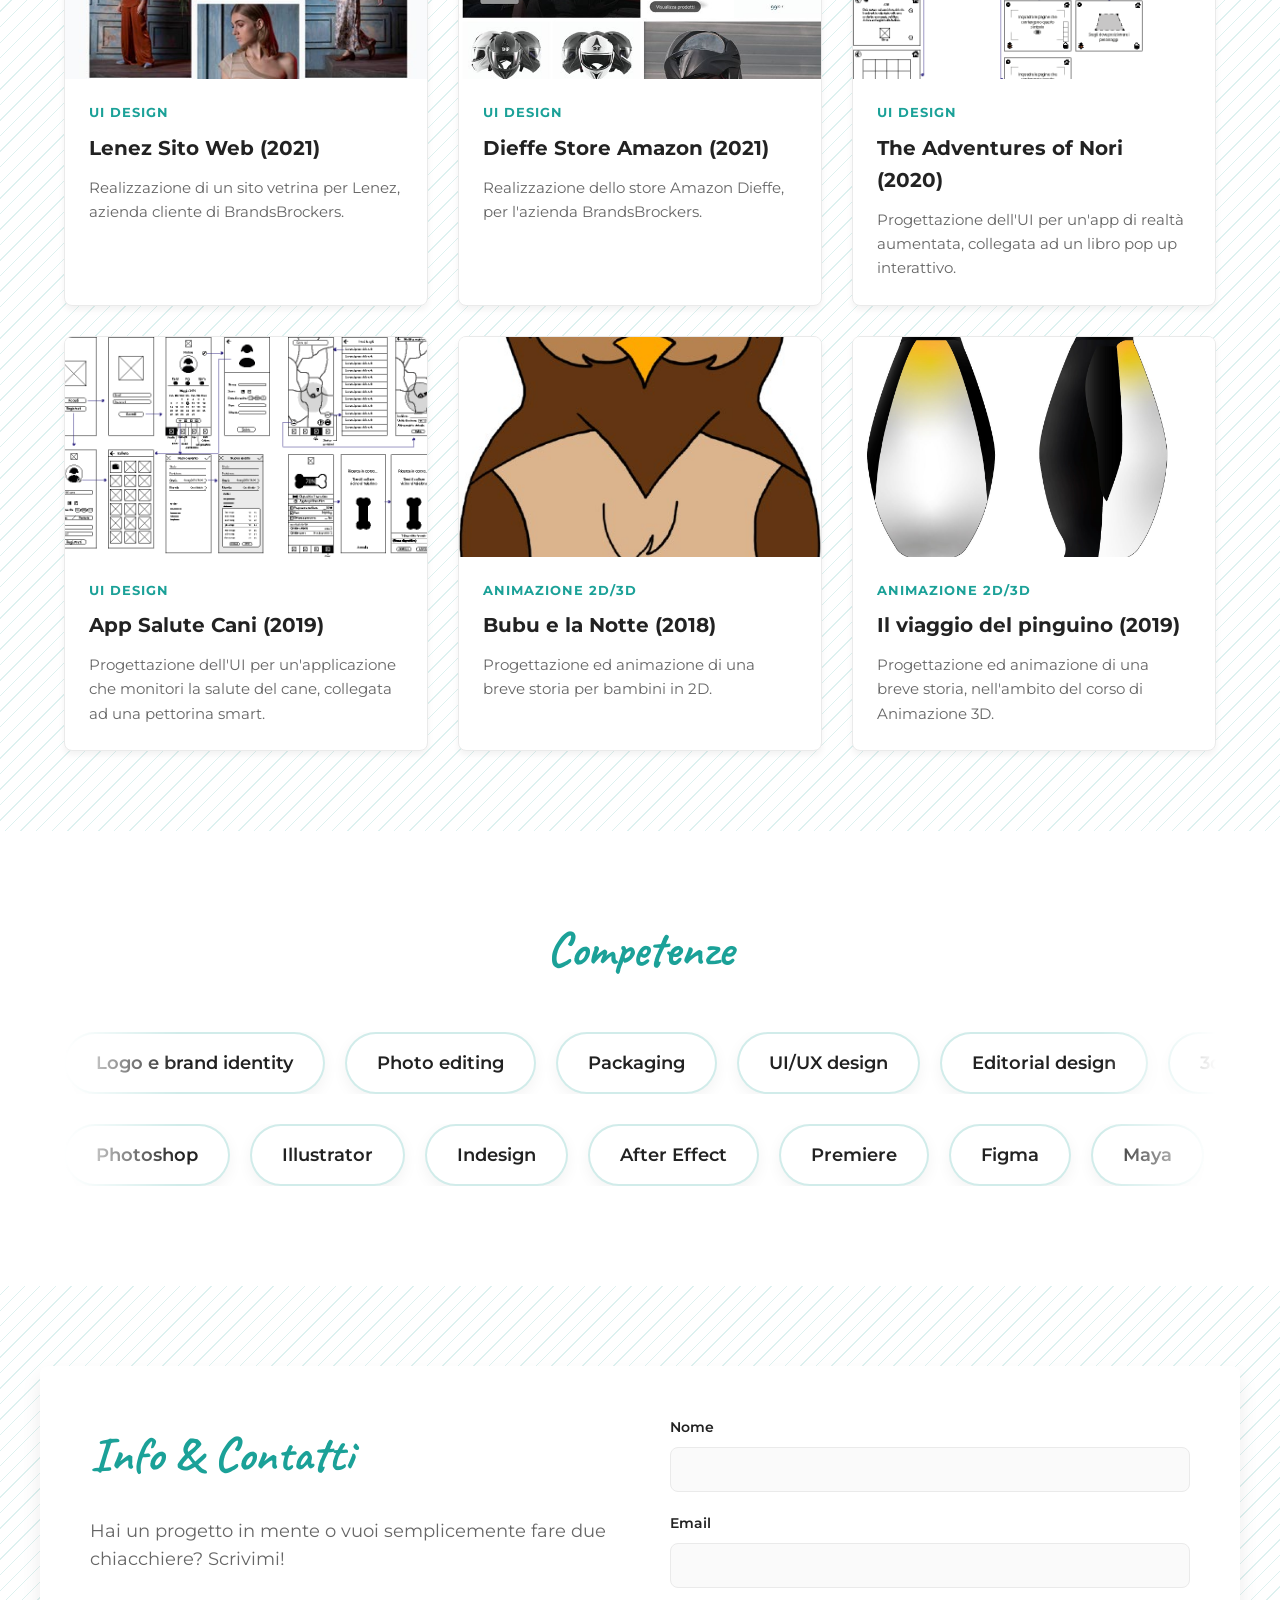
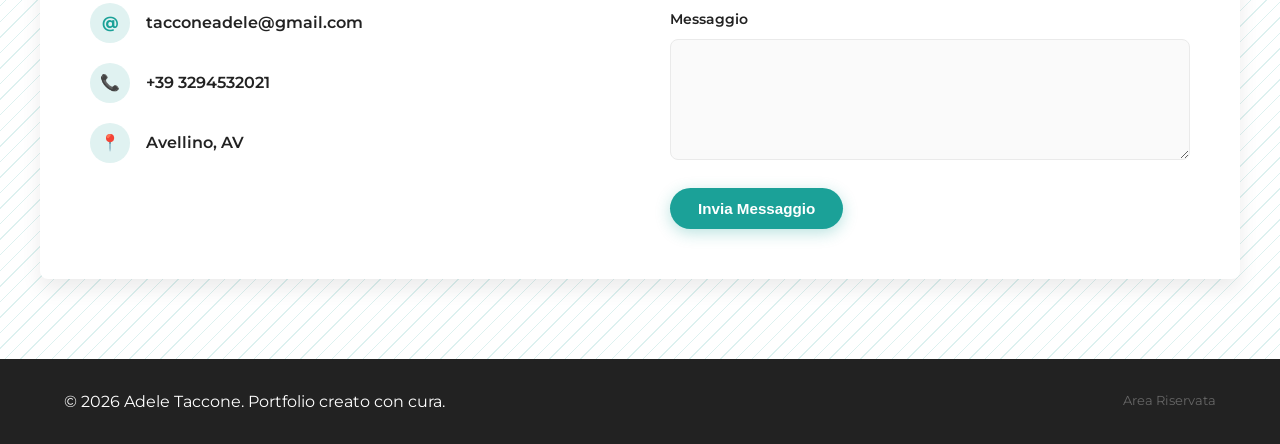
==== commit ff4268f3: "Implement Behance-style clickable project cards with premium fullscreen modal" ====
--- a/index.html
+++ b/index.html
@@ -133,6 +133,24 @@
         </div>
     </footer>
 
+    <!-- Project Modal (Behance Style) -->
+    <div class="project-modal" id="projectModal">
+        <div class="modal-backdrop" id="modalBackdrop"></div>
+        <div class="modal-content-wrapper">
+            <button class="modal-close" id="modalClose">&times;</button>
+            <div class="modal-body" id="modalBody">
+                <div class="modal-header">
+                    <span class="modal-category" id="modalCategory">Categoria</span>
+                    <h2 class="modal-title brush-font" id="modalTitle">Titolo Progetto</h2>
+                    <p class="modal-description" id="modalDescription">Descrizione</p>
+                </div>
+                <div class="modal-gallery" id="modalGallery">
+                    <!-- Images will be injected here -->
+                </div>
+            </div>
+        </div>
+    </div>
+
     <script src="js/app.js"></script>
 </body>
 </html>
--- a/css/style.css
+++ b/css/style.css
@@ -701,3 +701,36 @@
 .profile-image { width: 350px; height: 350px; border-radius: 50%; object-fit: cover; border: 8px solid rgba(255, 255, 255, 0.8); box-shadow: 0 20px 40px rgba(0, 0, 0, 0.15); animation: float 6s ease-in-out infinite; margin: 0 auto; display: block; }
 @media (max-width: 768px) { .profile-image { width: 250px; height: 250px; } }
 
+
+.skills-marquee-wrapper { width: 100%; overflow: hidden; padding: 20px 0; display: flex; flex-direction: column; gap: 30px; }
+.marquee-track-wrapper { width: 100%; overflow: hidden; position: relative; -webkit-mask-image: linear-gradient(to right, transparent, black 10%, black 90%, transparent); mask-image: linear-gradient(to right, transparent, black 10%, black 90%, transparent); }
+.marquee-track { display: flex; gap: 20px; width: max-content; }
+.scroll-left { animation: scrollLeft 30s linear infinite; }
+.scroll-right { animation: scrollRight 30s linear infinite; }
+.marquee-track:hover { animation-play-state: paused; }
+.skill-tag.marquee-tag { font-size: 1.1rem; padding: 15px 30px; background: #ffffff; color: var(--primary-color); border: 2px solid rgba(27, 161, 152, 0.2); border-radius: 50px; box-shadow: 0 5px 15px rgba(0,0,0,0.05); white-space: nowrap; transition: all 0.3s ease; cursor: default; }
+.skill-tag.marquee-tag:hover { background: var(--primary-color); color: white; transform: scale(1.05); }
+@keyframes scrollLeft { 0% { transform: translateX(0); } 100% { transform: translateX(-33.3333%); } }
+@keyframes scrollRight { 0% { transform: translateX(-33.3333%); } 100% { transform: translateX(0); } }
+
+
+/* --- PROJECT MODAL (BEHANCE STYLE) --- */
+.project-modal { position: fixed; top: 0; left: 0; width: 100vw; height: 100vh; z-index: 9999; display: flex; justify-content: center; align-items: flex-start; opacity: 0; visibility: hidden; transition: opacity 0.4s ease, visibility 0.4s ease; overflow-y: auto; }
+.project-modal.active { opacity: 1; visibility: visible; }
+.modal-backdrop { position: fixed; top: 0; left: 0; width: 100%; height: 100%; background: rgba(255, 255, 255, 0.85); backdrop-filter: blur(15px); -webkit-backdrop-filter: blur(15px); z-index: 1; }
+.modal-content-wrapper { position: relative; z-index: 2; width: 100%; max-width: 1200px; background: #fff; min-height: 100vh; box-shadow: 0 0 50px rgba(0,0,0,0.1); transform: translateY(50px); transition: transform 0.5s cubic-bezier(0.16, 1, 0.3, 1); padding-bottom: 100px; }
+.project-modal.active .modal-content-wrapper { transform: translateY(0); }
+.modal-close { position: fixed; top: 30px; right: 40px; background: var(--primary-color); color: white; border: none; border-radius: 50%; width: 50px; height: 50px; font-size: 2rem; line-height: 1; cursor: pointer; z-index: 10; box-shadow: 0 5px 15px rgba(27, 161, 152, 0.3); transition: transform 0.2s ease; }
+.modal-close:hover { transform: scale(1.1) rotate(90deg); }
+.modal-header { text-align: center; padding: 80px 20px 40px; max-width: 800px; margin: 0 auto; }
+.modal-category { font-size: 1rem; color: var(--primary-color); text-transform: uppercase; letter-spacing: 2px; font-weight: 600; }
+.modal-title { font-size: 3.5rem; color: var(--dark-color); margin: 20px 0; line-height: 1.2; }
+.modal-description { font-size: 1.2rem; color: #666; line-height: 1.8; }
+.modal-gallery { display: flex; flex-direction: column; gap: 20px; width: 100%; padding: 0 20px; }
+.modal-gallery img { width: 100%; height: auto; border-radius: 8px; box-shadow: 0 10px 30px rgba(0,0,0,0.08); }
+@media (max-width: 768px) { .modal-close { top: 20px; right: 20px; width: 40px; height: 40px; font-size: 1.5rem; } .modal-title { font-size: 2.5rem; } .modal-header { padding: 60px 15px 30px; } }
+/* Card Cursor Overlay */
+.project-card { cursor: pointer; position: relative; overflow: hidden; }
+.project-card::after { content: "Apri Progetto"; position: absolute; top: 0; left: 0; right: 0; bottom: 0; background: rgba(255,255,255,0.95); color: var(--primary-color); display: flex; justify-content: center; align-items: center; font-size: 2rem; font-weight: bold; font-family: "Caveat", cursive; opacity: 0; transition: opacity 0.3s ease; z-index: 10; }
+.project-card:hover::after { opacity: 1; }
+
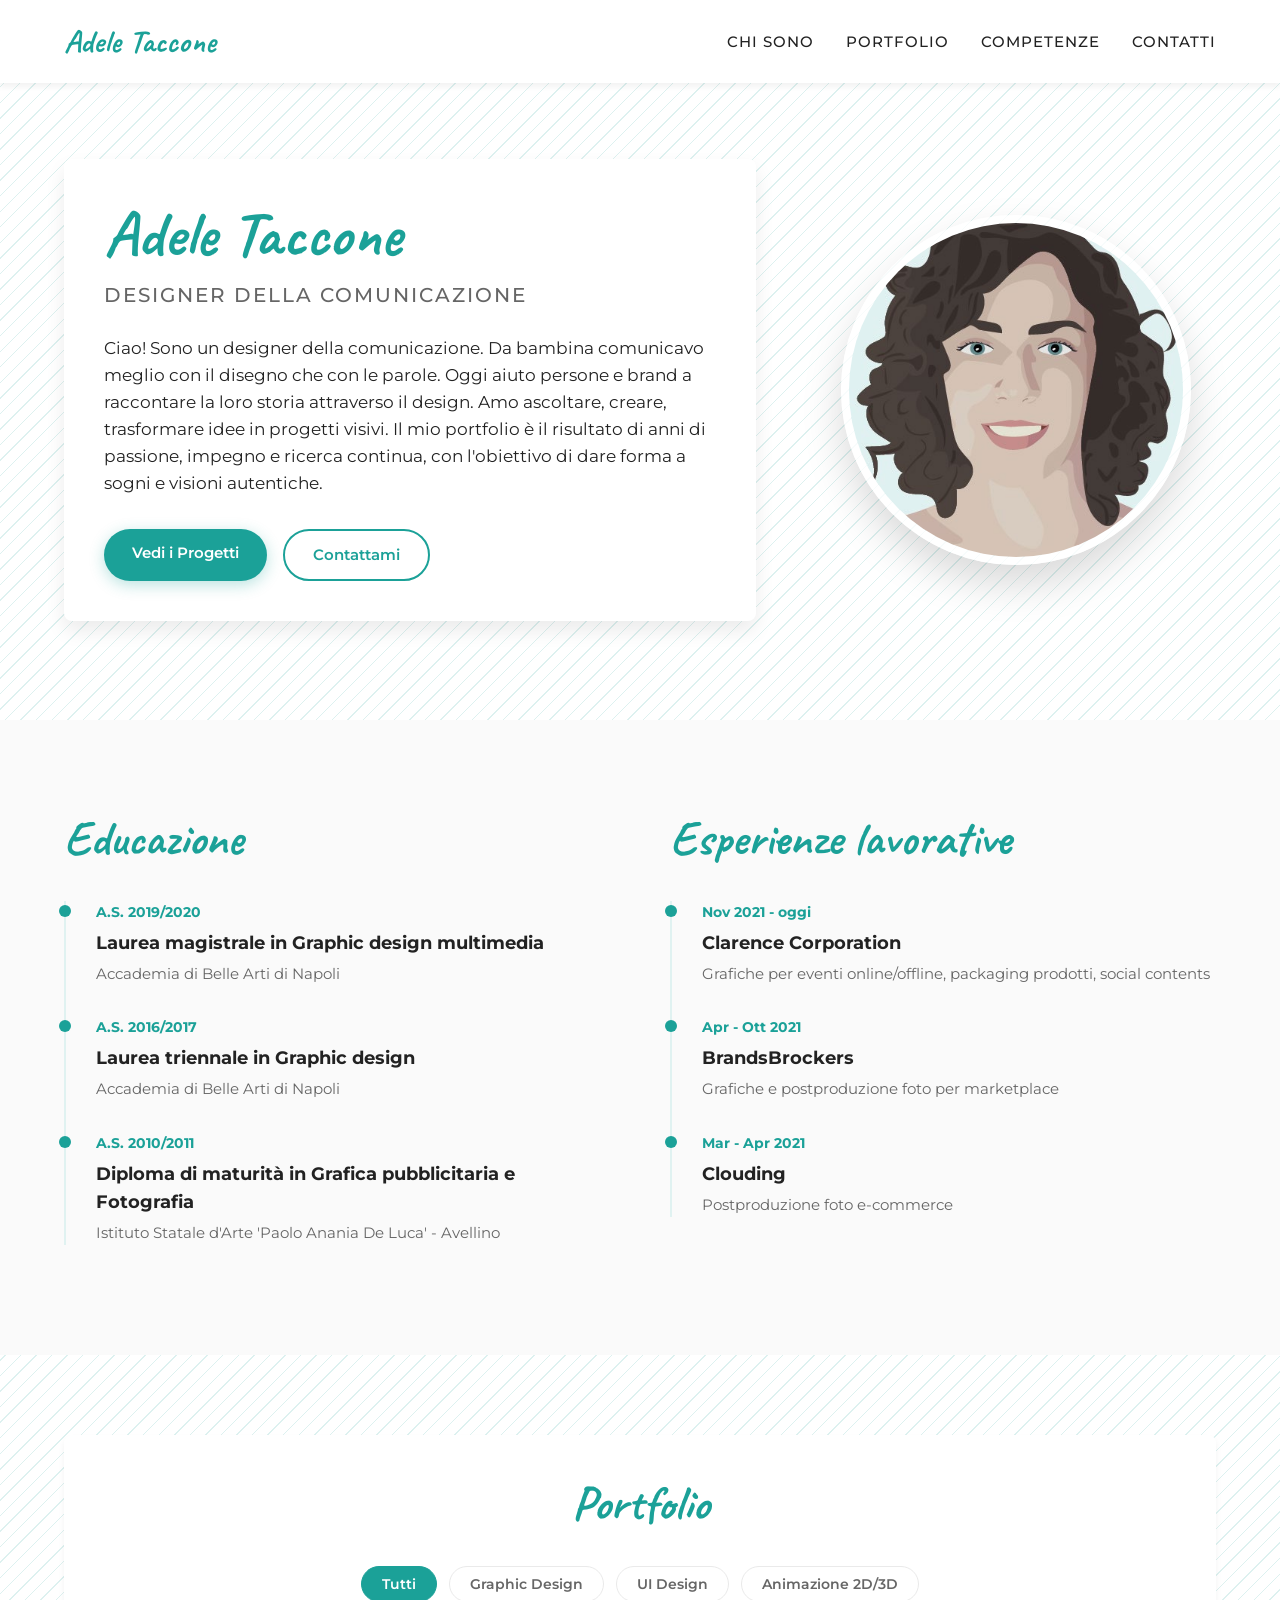
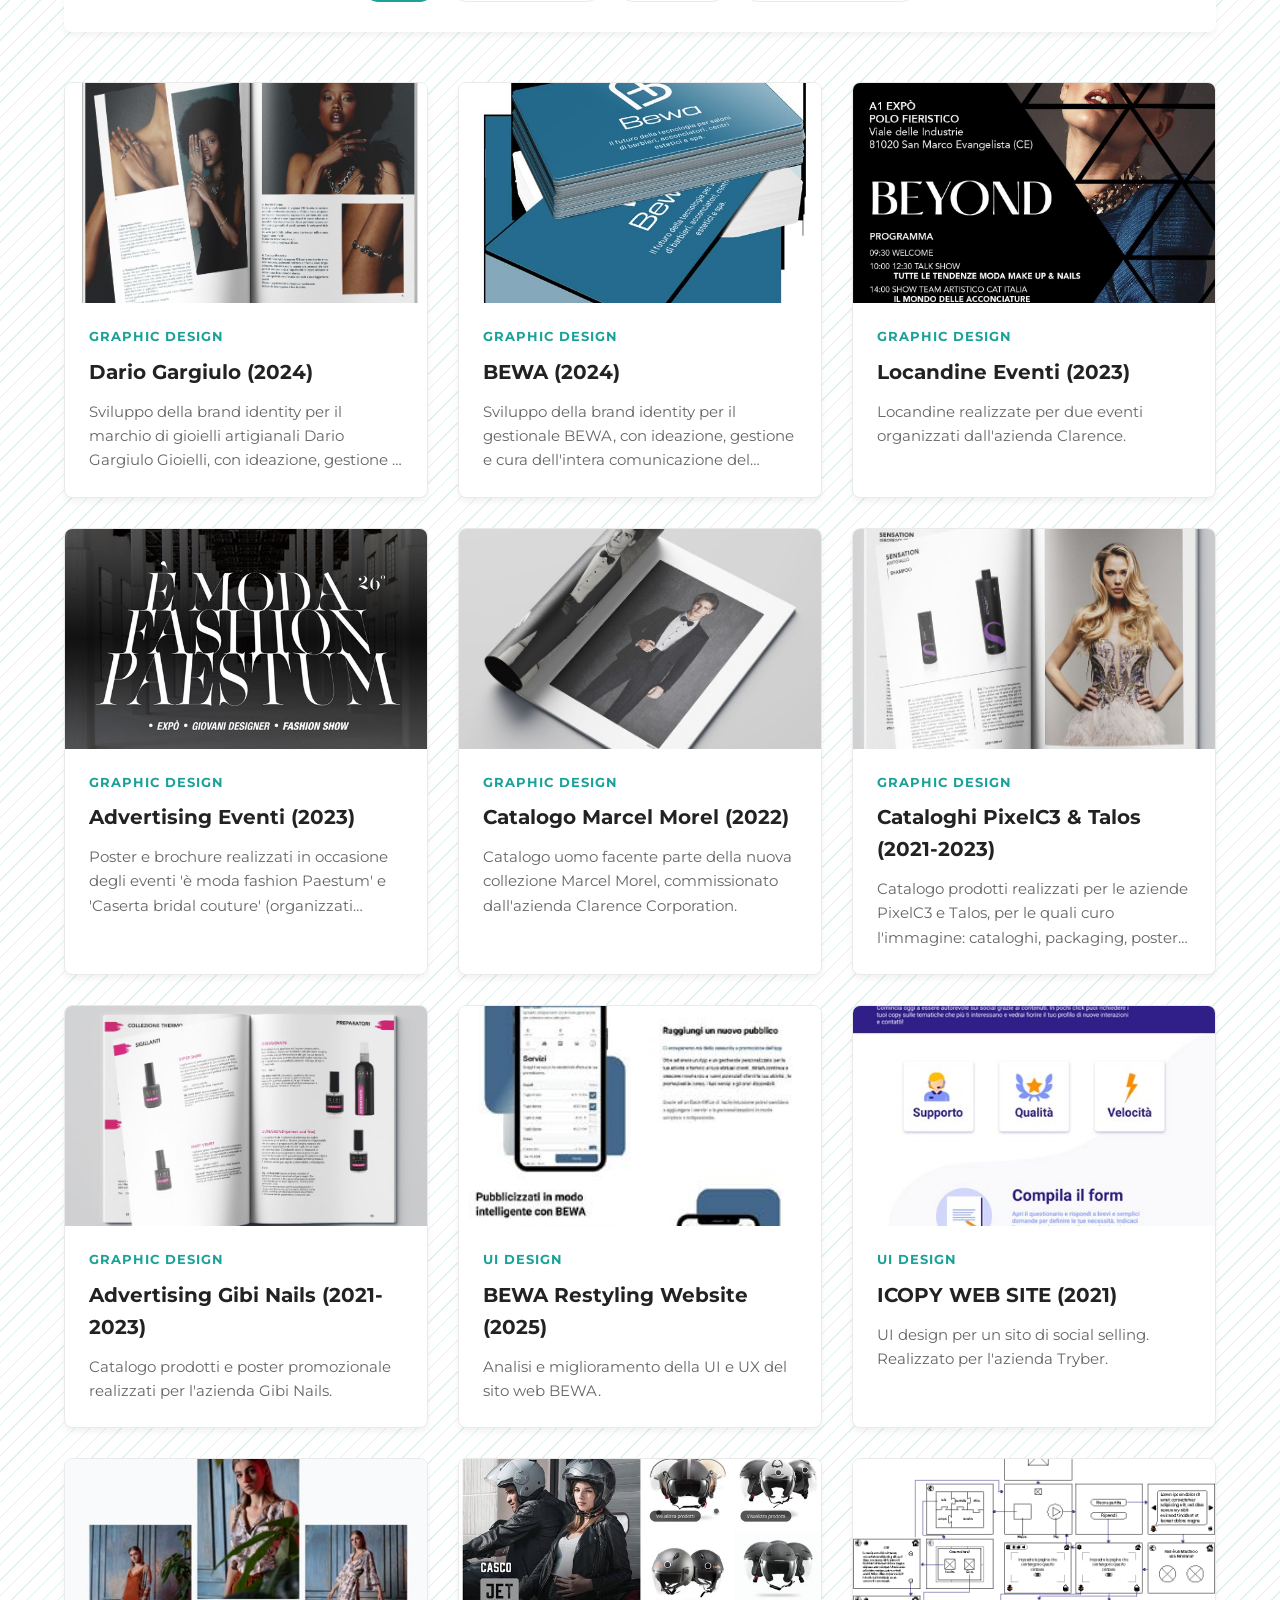
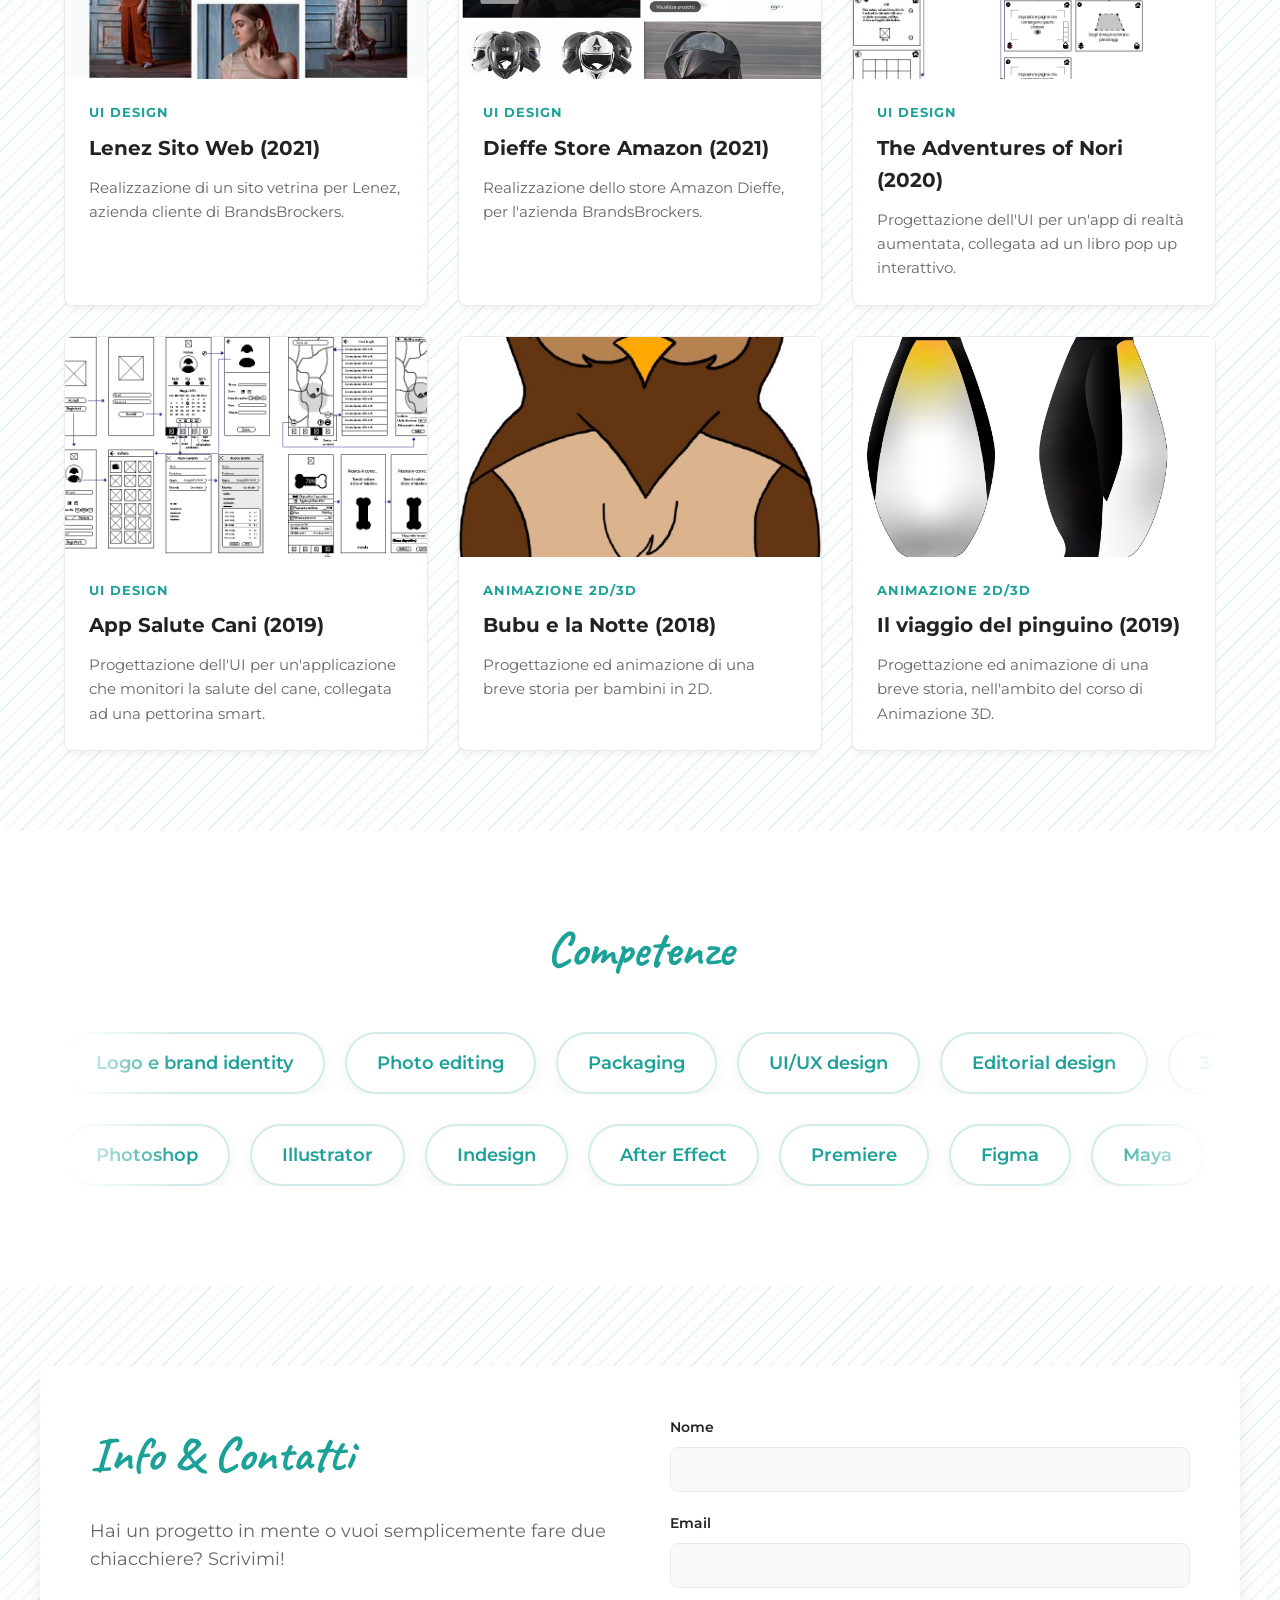
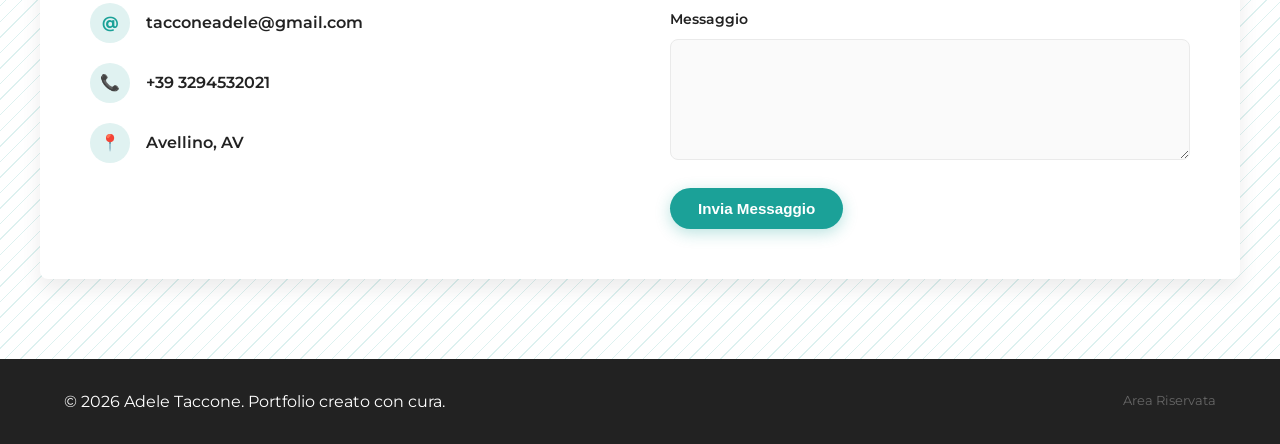
==== commit 5ce25d59: "Fix mobile menu missing ID and make CSS rules bulletproof" ====
--- a/index.html
+++ b/index.html
@@ -7,8 +7,10 @@
     
     <link rel="preconnect" href="https://fonts.googleapis.com">
     <link rel="preconnect" href="https://fonts.gstatic.com" crossorigin>
-    <link href="https://fonts.googleapis.com/css2?family=Caveat:wght@600;700&family=Montserrat:wght@300;400;500;600;700&display=swap" rel="stylesheet">
-    <link rel="stylesheet" href="css/style.css">
+    <link href="https://fonts.googleapis.com/css2?family=Caveat:wght@700&family=Montserrat:wght@400;500;600;700&display=swap" rel="stylesheet">
+    
+    <!-- Custom CSS with cache buster -->
+    <link rel="stylesheet" href="css/style.css?v=6">
 </head>
 <body>
     
@@ -17,7 +19,7 @@
             <div class="logo">
                 <span class="logo-name">Adele Taccone</span>
             </div>
-            <nav class="nav">
+            <nav class="nav" id="nav">
                 <ul>
                     <li><a href="#about">Chi Sono</a></li>
                     <li><a href="#portfolio">Portfolio</a></li>
--- a/css/style.css
+++ b/css/style.css
@@ -577,9 +577,53 @@
     }
 }
 
-@media (max-width: 768px) {
+@media (max-width: 992px) {
     .nav {
-        display: none; /* Add mobile menu logic in JS if needed */
+        display: none !important; 
+    }
+    
+    .nav.active {
+        display: flex !important;
+        position: fixed;
+        top: 0;
+        left: 0;
+        width: 100vw;
+        height: 100vh;
+        background: rgba(255, 255, 255, 0.98);
+        flex-direction: column;
+        justify-content: center;
+        align-items: center;
+        z-index: 999;
+    }
+    
+    .nav.active ul {
+        flex-direction: column;
+        gap: 40px;
+        text-align: center;
+    }
+    
+    .nav.active a {
+        font-size: 2rem;
+        font-family: var(--font-heading);
+        color: var(--teal);
+    }
+    
+    .mobile-menu-btn {
+        z-index: 1001;
+    }
+    
+    .mobile-menu-btn span {
+        transition: all 0.3s ease;
+    }
+    
+    .mobile-menu-btn.active span:nth-child(1) {
+        transform: translateY(9px) rotate(45deg);
+    }
+    .mobile-menu-btn.active span:nth-child(2) {
+        opacity: 0;
+    }
+    .mobile-menu-btn.active span:nth-child(3) {
+        transform: translateY(-9px) rotate(-45deg);
     }
     
     .portfolio-grid {
@@ -692,10 +736,10 @@
 .skills-cards-container { display: grid; grid-template-columns: repeat(auto-fit, minmax(280px, 1fr)); gap: 30px; margin-top: 40px; }
 .skill-card { background: #ffffff; border: 1px solid #eaeaea; border-radius: 12px; padding: 30px; box-shadow: 0 10px 30px rgba(0,0,0,0.03); transition: transform 0.3s ease, box-shadow 0.3s ease; }
 .skill-card:hover { transform: translateY(-5px); box-shadow: 0 15px 40px rgba(27, 161, 152, 0.1); }
-.skill-category-title { font-size: 1.8rem; color: var(--primary-color); margin-bottom: 20px; border-bottom: 2px dashed #f0f0f0; padding-bottom: 10px; }
+.skill-category-title { font-size: 1.8rem; color: var(--teal); margin-bottom: 20px; border-bottom: 2px dashed #f0f0f0; padding-bottom: 10px; }
 .skill-card .skill-tags { display: flex; flex-wrap: wrap; gap: 12px; }
 .skill-card .skill-tag { background: #f8fcfb; color: #333; border: 1px solid rgba(27, 161, 152, 0.2); border-radius: 6px; padding: 8px 15px; font-weight: 500; font-size: 0.95rem; transition: background 0.2s ease, color 0.2s ease; }
-.skill-card .skill-tag:hover { background: var(--primary-color); color: white; }
+.skill-card .skill-tag:hover { background: var(--teal); color: white; }
 
 
 .profile-image { width: 350px; height: 350px; border-radius: 50%; object-fit: cover; border: 8px solid rgba(255, 255, 255, 0.8); box-shadow: 0 20px 40px rgba(0, 0, 0, 0.15); animation: float 6s ease-in-out infinite; margin: 0 auto; display: block; }
@@ -708,8 +752,8 @@
 .scroll-left { animation: scrollLeft 30s linear infinite; }
 .scroll-right { animation: scrollRight 30s linear infinite; }
 .marquee-track:hover { animation-play-state: paused; }
-.skill-tag.marquee-tag { font-size: 1.1rem; padding: 15px 30px; background: #ffffff; color: var(--primary-color); border: 2px solid rgba(27, 161, 152, 0.2); border-radius: 50px; box-shadow: 0 5px 15px rgba(0,0,0,0.05); white-space: nowrap; transition: all 0.3s ease; cursor: default; }
-.skill-tag.marquee-tag:hover { background: var(--primary-color); color: white; transform: scale(1.05); }
+.skill-tag.marquee-tag { font-size: 1.1rem; padding: 15px 30px; background: #ffffff; color: var(--teal); border: 2px solid rgba(27, 161, 152, 0.2); border-radius: 50px; box-shadow: 0 5px 15px rgba(0,0,0,0.05); white-space: nowrap; transition: all 0.3s ease; cursor: default; }
+.skill-tag.marquee-tag:hover { background: var(--teal); color: white; transform: scale(1.05); }
 @keyframes scrollLeft { 0% { transform: translateX(0); } 100% { transform: translateX(-33.3333%); } }
 @keyframes scrollRight { 0% { transform: translateX(-33.3333%); } 100% { transform: translateX(0); } }
 
@@ -720,17 +764,21 @@
 .modal-backdrop { position: fixed; top: 0; left: 0; width: 100%; height: 100%; background: rgba(255, 255, 255, 0.85); backdrop-filter: blur(15px); -webkit-backdrop-filter: blur(15px); z-index: 1; }
 .modal-content-wrapper { position: relative; z-index: 2; width: 100%; max-width: 1200px; background: #fff; min-height: 100vh; box-shadow: 0 0 50px rgba(0,0,0,0.1); transform: translateY(50px); transition: transform 0.5s cubic-bezier(0.16, 1, 0.3, 1); padding-bottom: 100px; }
 .project-modal.active .modal-content-wrapper { transform: translateY(0); }
-.modal-close { position: fixed; top: 30px; right: 40px; background: var(--primary-color); color: white; border: none; border-radius: 50%; width: 50px; height: 50px; font-size: 2rem; line-height: 1; cursor: pointer; z-index: 10; box-shadow: 0 5px 15px rgba(27, 161, 152, 0.3); transition: transform 0.2s ease; }
+.modal-close { position: fixed; top: 30px; right: 40px; background: var(--teal); color: white; border: none; border-radius: 50%; width: 50px; height: 50px; font-size: 2rem; line-height: 1; cursor: pointer; z-index: 10; box-shadow: 0 5px 15px rgba(27, 161, 152, 0.3); transition: transform 0.2s ease; }
 .modal-close:hover { transform: scale(1.1) rotate(90deg); }
 .modal-header { text-align: center; padding: 80px 20px 40px; max-width: 800px; margin: 0 auto; }
-.modal-category { font-size: 1rem; color: var(--primary-color); text-transform: uppercase; letter-spacing: 2px; font-weight: 600; }
-.modal-title { font-size: 3.5rem; color: var(--dark-color); margin: 20px 0; line-height: 1.2; }
+.modal-category { font-size: 1rem; color: var(--teal); text-transform: uppercase; letter-spacing: 2px; font-weight: 600; }
+.modal-title { font-size: 3.5rem; color: var(--text-main); margin: 20px 0; line-height: 1.2; }
 .modal-description { font-size: 1.2rem; color: #666; line-height: 1.8; }
 .modal-gallery { display: flex; flex-direction: column; gap: 20px; width: 100%; padding: 0 20px; }
 .modal-gallery img { width: 100%; height: auto; border-radius: 8px; box-shadow: 0 10px 30px rgba(0,0,0,0.08); }
 @media (max-width: 768px) { .modal-close { top: 20px; right: 20px; width: 40px; height: 40px; font-size: 1.5rem; } .modal-title { font-size: 2.5rem; } .modal-header { padding: 60px 15px 30px; } }
 /* Card Cursor Overlay */
 .project-card { cursor: pointer; position: relative; overflow: hidden; }
-.project-card::after { content: "Apri Progetto"; position: absolute; top: 0; left: 0; right: 0; bottom: 0; background: rgba(255,255,255,0.95); color: var(--primary-color); display: flex; justify-content: center; align-items: center; font-size: 2rem; font-weight: bold; font-family: "Caveat", cursive; opacity: 0; transition: opacity 0.3s ease; z-index: 10; }
+.project-card::after { content: "Apri Progetto"; position: absolute; top: 0; left: 0; right: 0; bottom: 0; background: rgba(255,255,255,0.95); color: var(--teal); display: flex; justify-content: center; align-items: center; font-size: 2rem; font-weight: bold; font-family: "Caveat", cursive; opacity: 0; transition: opacity 0.3s ease; z-index: 10; }
 .project-card:hover::after { opacity: 1; }
 
+
+@media (max-width: 768px) { .project-card::after { display: none !important; } }
+@media (hover: none) { .project-card::after { display: none !important; } }
+
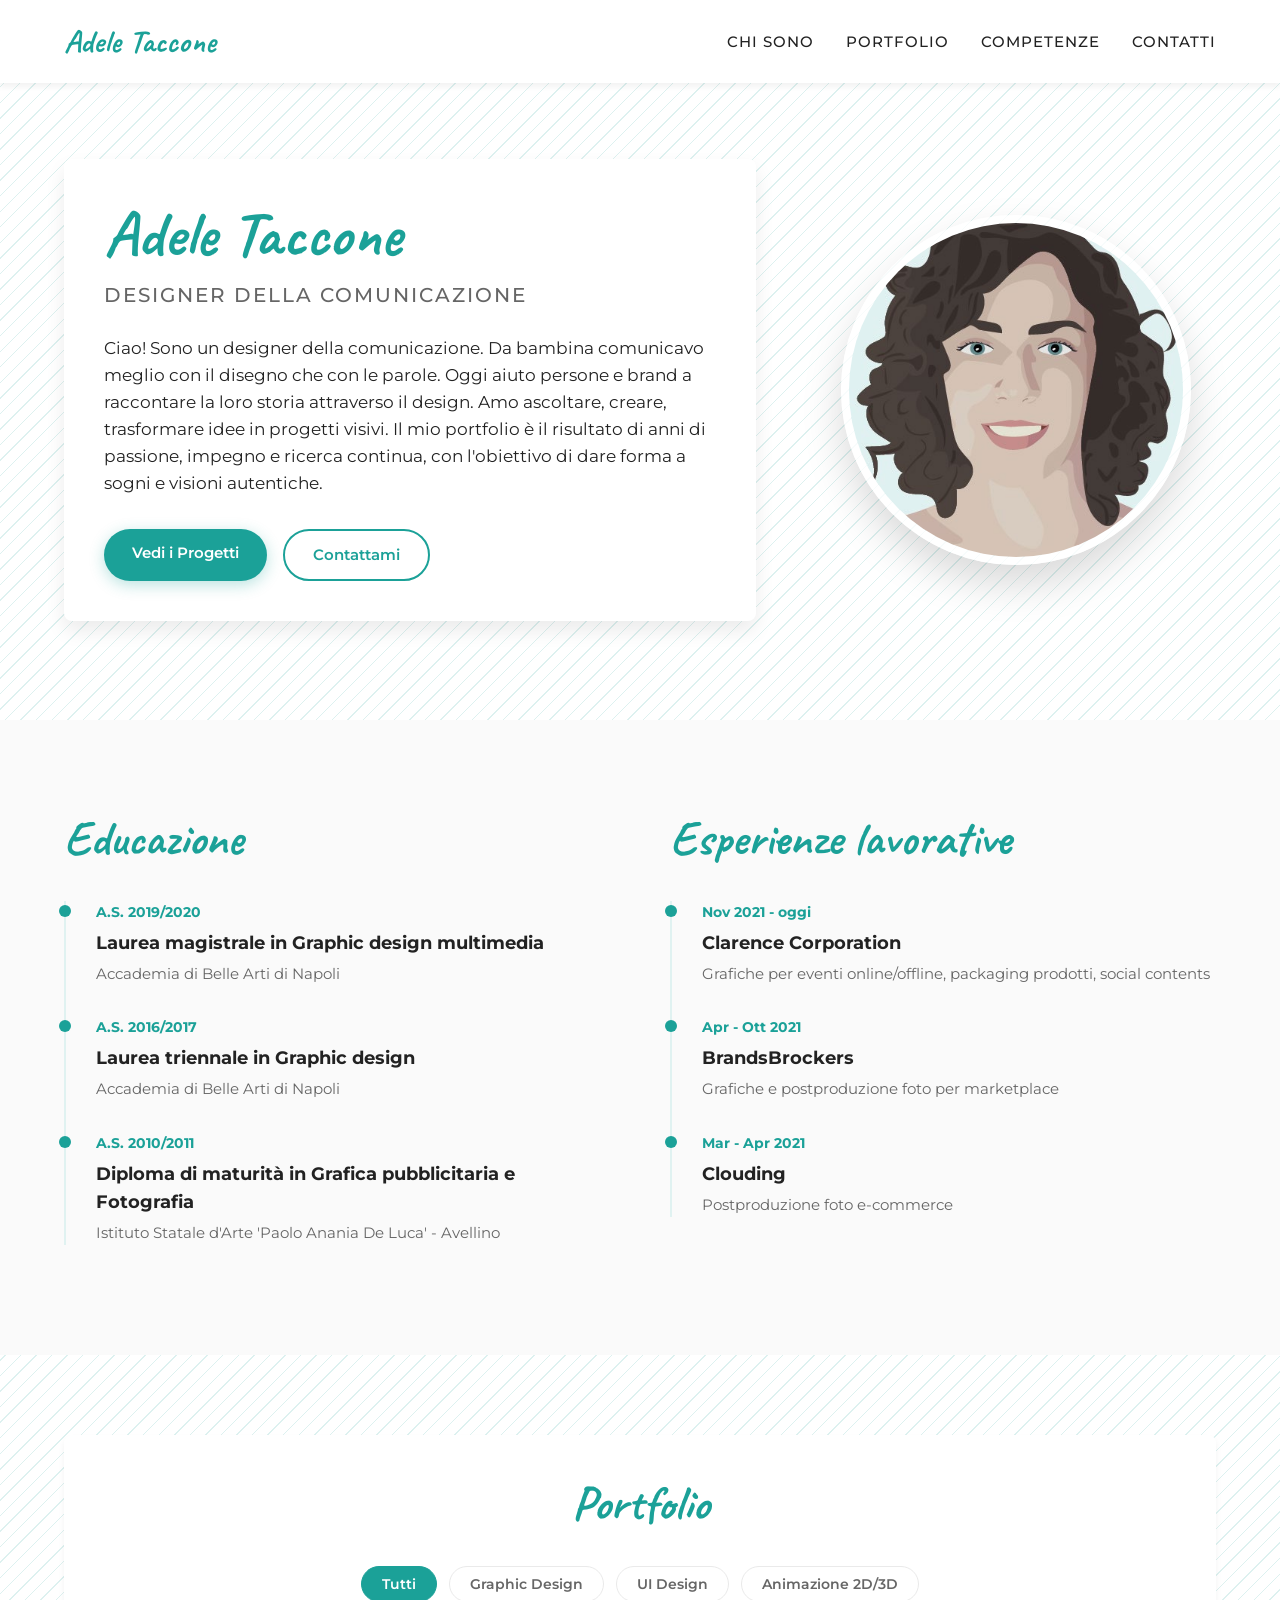
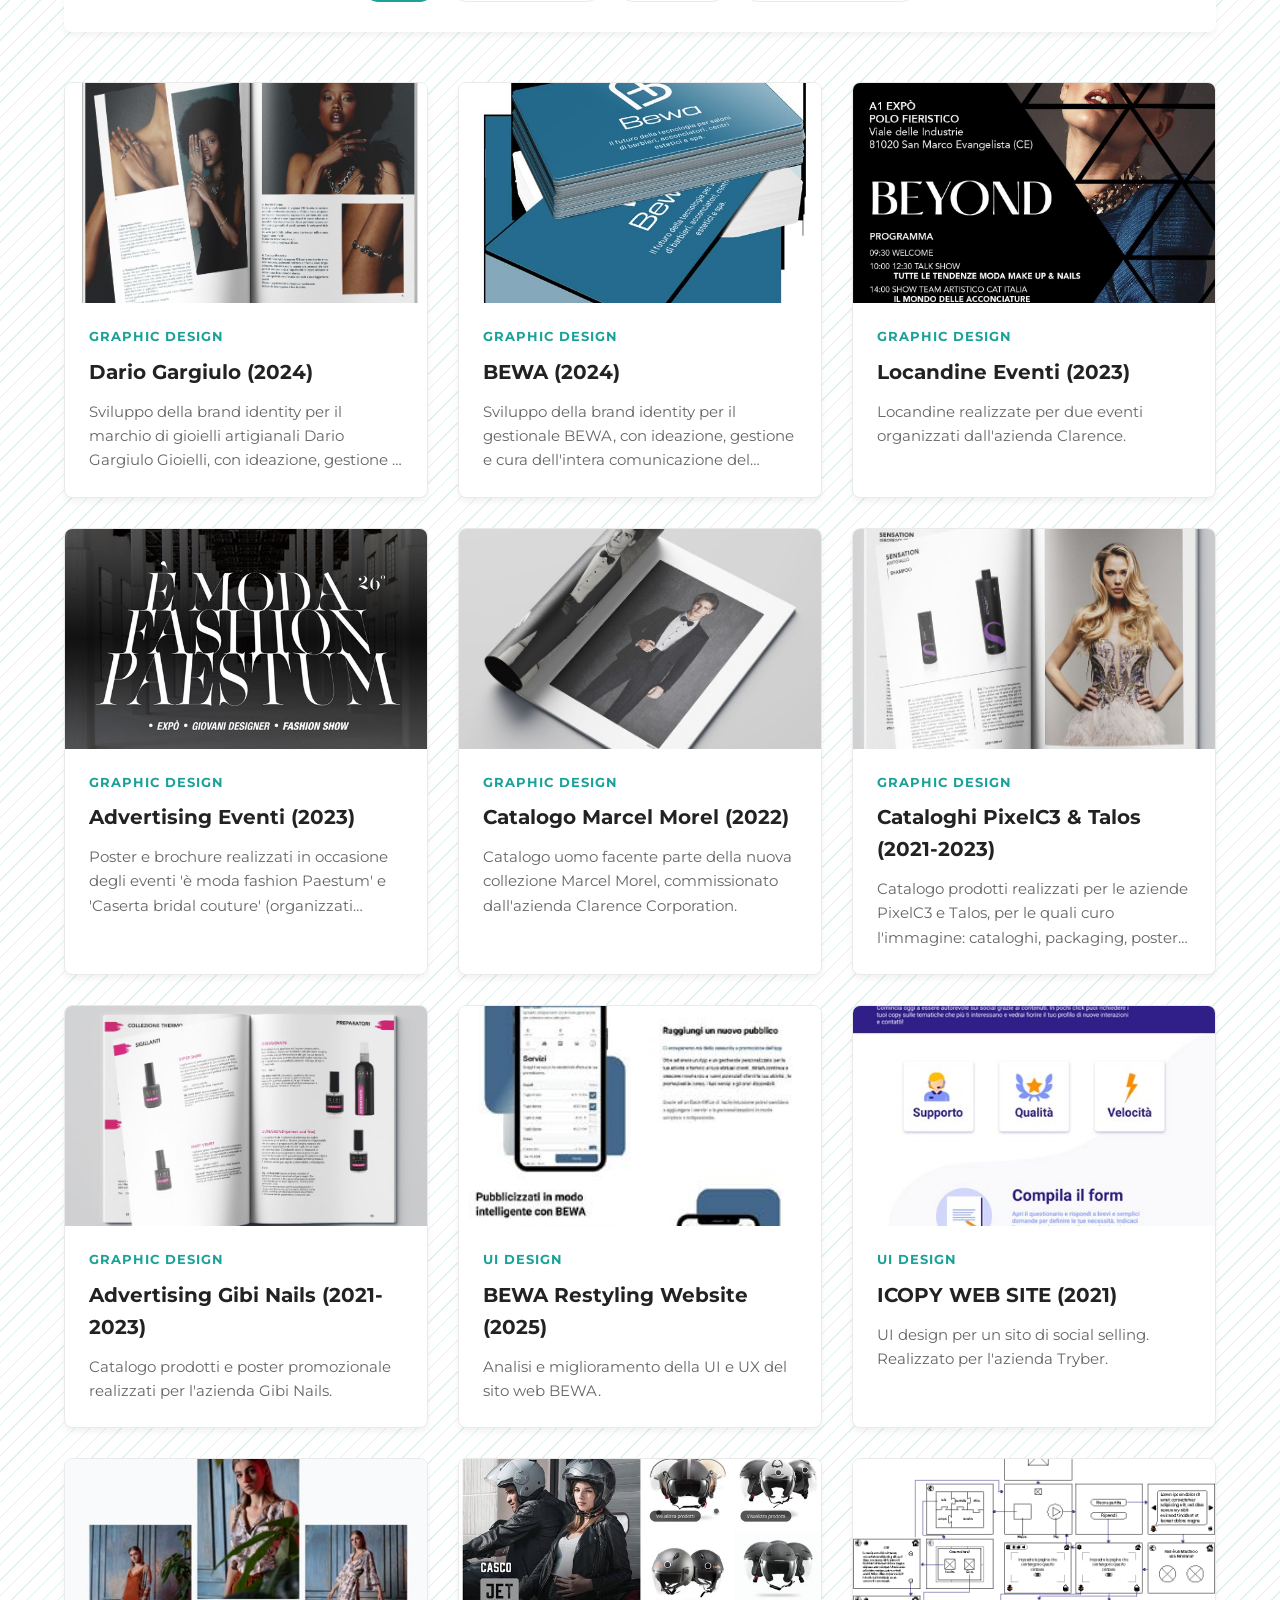
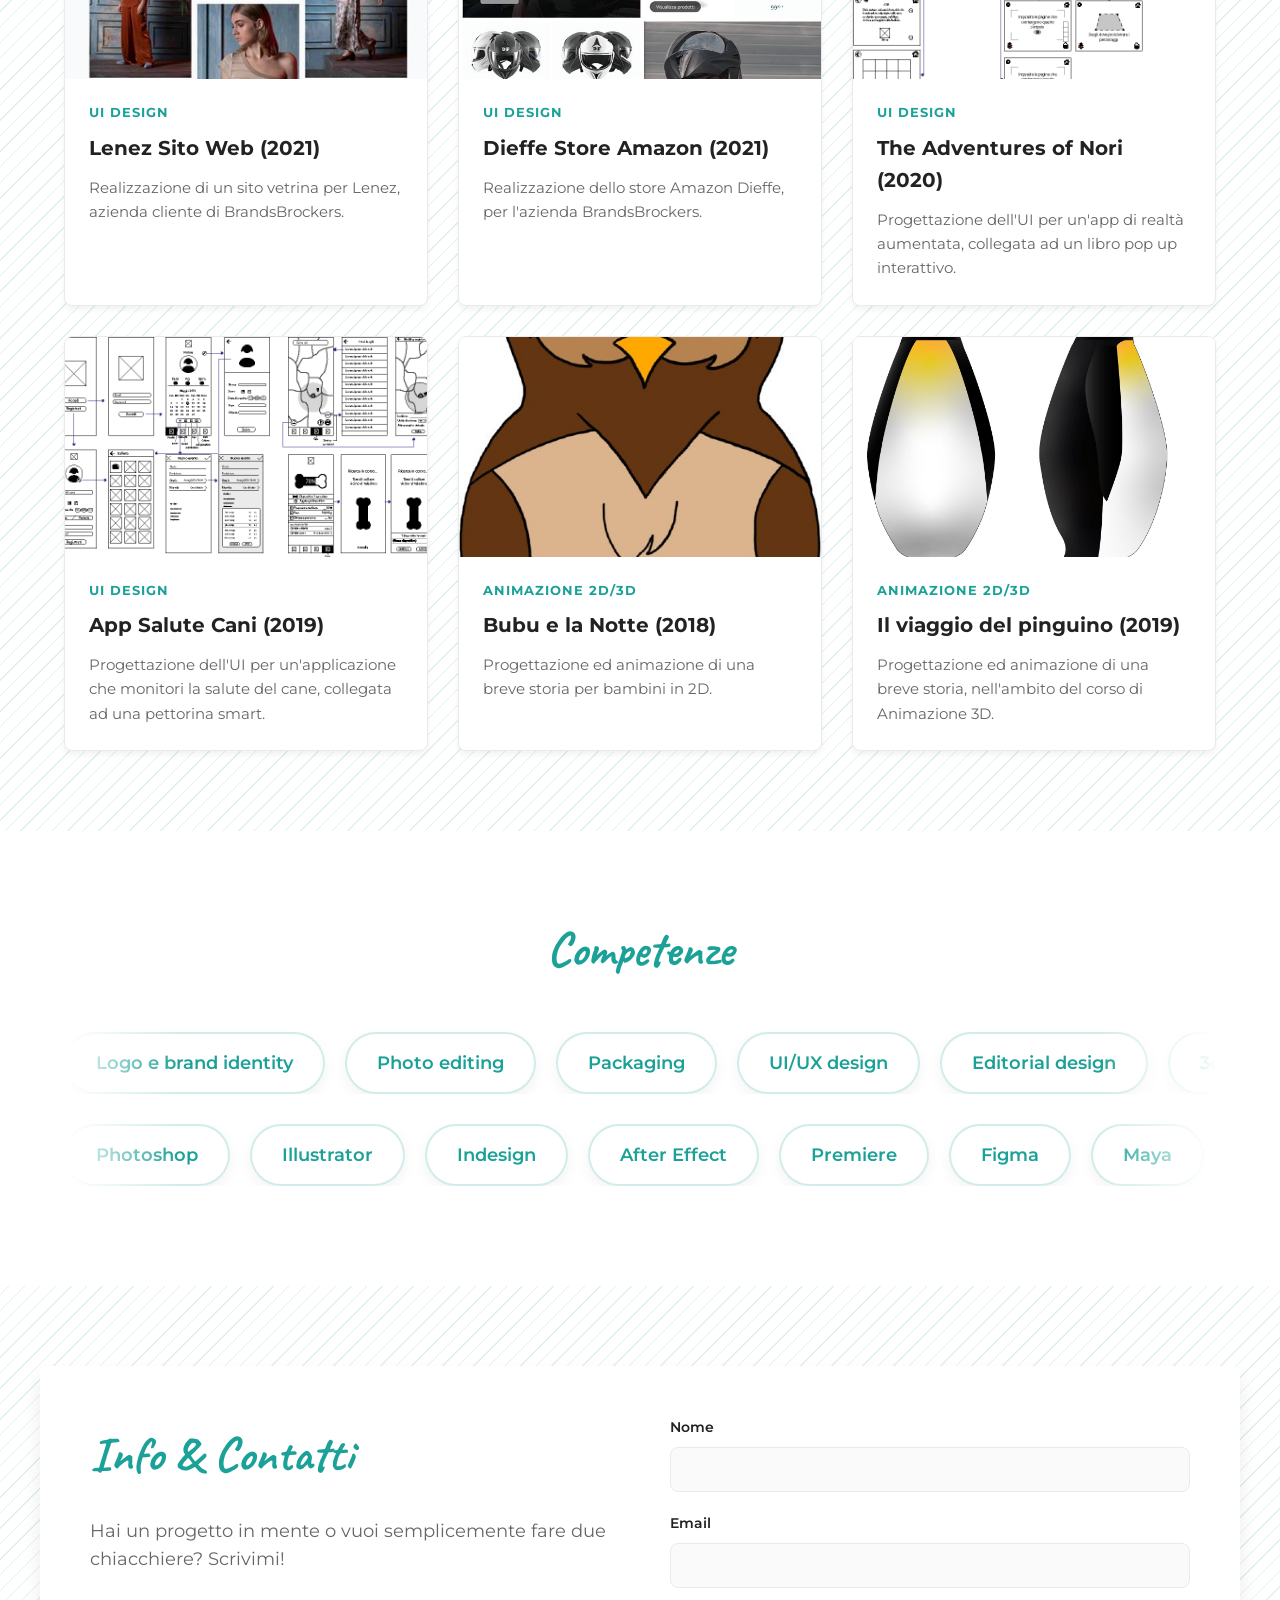
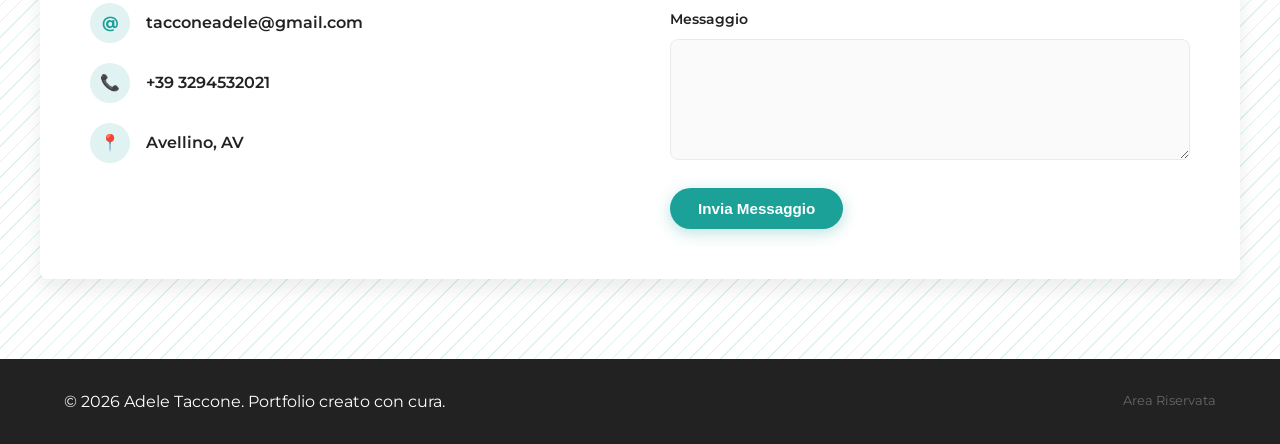
==== commit 2add3537: "Fix layout shift bug causing missing intersection observer events on anchor links" ====
--- a/index.html
+++ b/index.html
@@ -10,7 +10,7 @@
     <link href="https://fonts.googleapis.com/css2?family=Caveat:wght@700&family=Montserrat:wght@400;500;600;700&display=swap" rel="stylesheet">
     
     <!-- Custom CSS with cache buster -->
-    <link rel="stylesheet" href="css/style.css?v=6">
+    <link rel="stylesheet" href="css/style.css?v=7">
 </head>
 <body>
     
@@ -50,7 +50,7 @@
         </div>
     </section>
 
-    <section class="resume section-padding reveal" id="resume">
+    <section class="resume section-padding" id="resume">
         <div class="container">
             <div class="resume-grid">
                 <div class="resume-col reveal-left">
@@ -69,7 +69,7 @@
         </div>
     </section>
 
-    <section class="portfolio pattern-bg section-padding reveal" id="portfolio">
+    <section class="portfolio pattern-bg section-padding" id="portfolio">
         <div class="container">
             <div class="portfolio-header">
                 <h2 class="section-title brush-font">Portfolio</h2>
@@ -88,8 +88,8 @@
         </div>
     </section>
 
-    <section class="skills section-padding reveal" id="skills">
-        <div class="container">
+    <section class="skills section-padding" id="skills">
+        <div class="container reveal">
             <h2 class="section-title brush-font" style="text-align: center; width: 100%;">Competenze</h2>
             <div class="skills-grid" id="skillsList">
                 <!-- Skills generate dal JS -->
@@ -97,7 +97,7 @@
         </div>
     </section>
 
-    <section class="contact pattern-bg section-padding reveal" id="contact">
+    <section class="contact pattern-bg section-padding" id="contact">
         <div class="container contact-container">
             <div class="contact-info reveal-left">
                 <h2 class="section-title brush-font">Info & Contatti</h2>
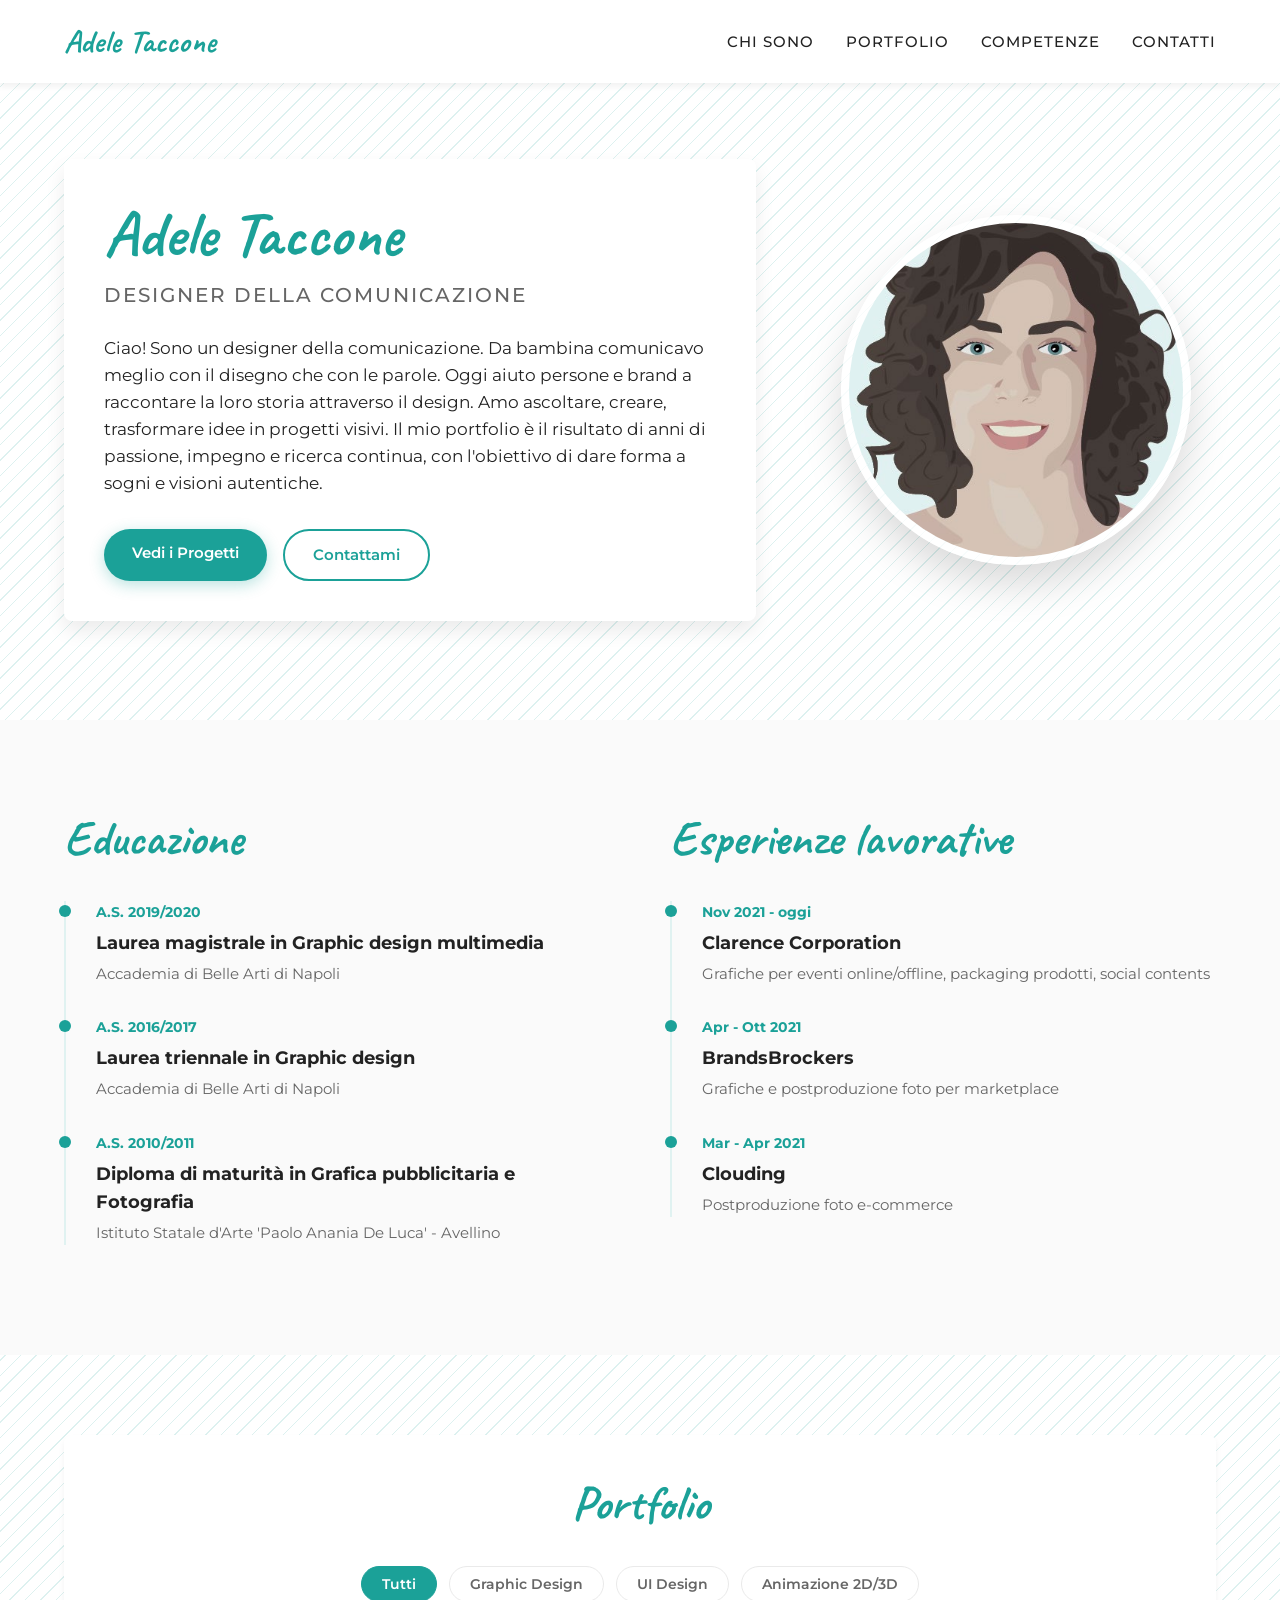
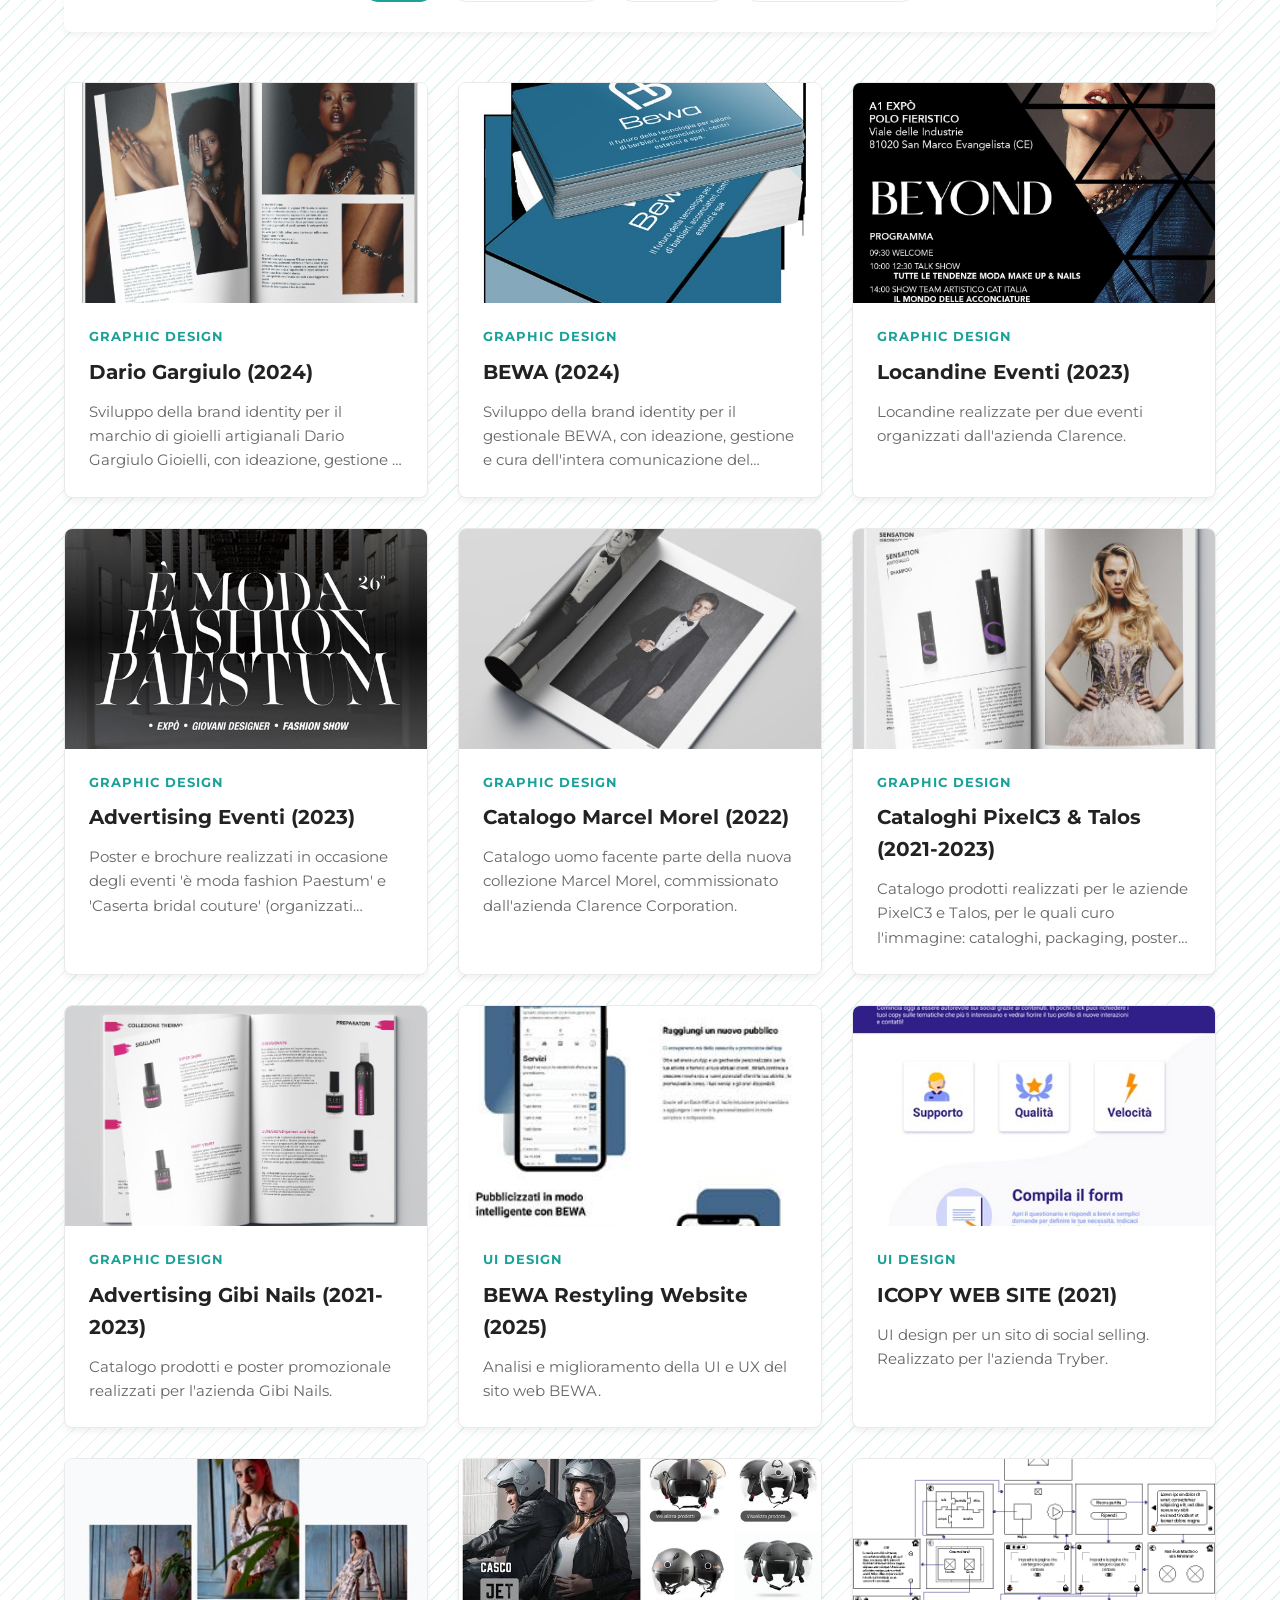
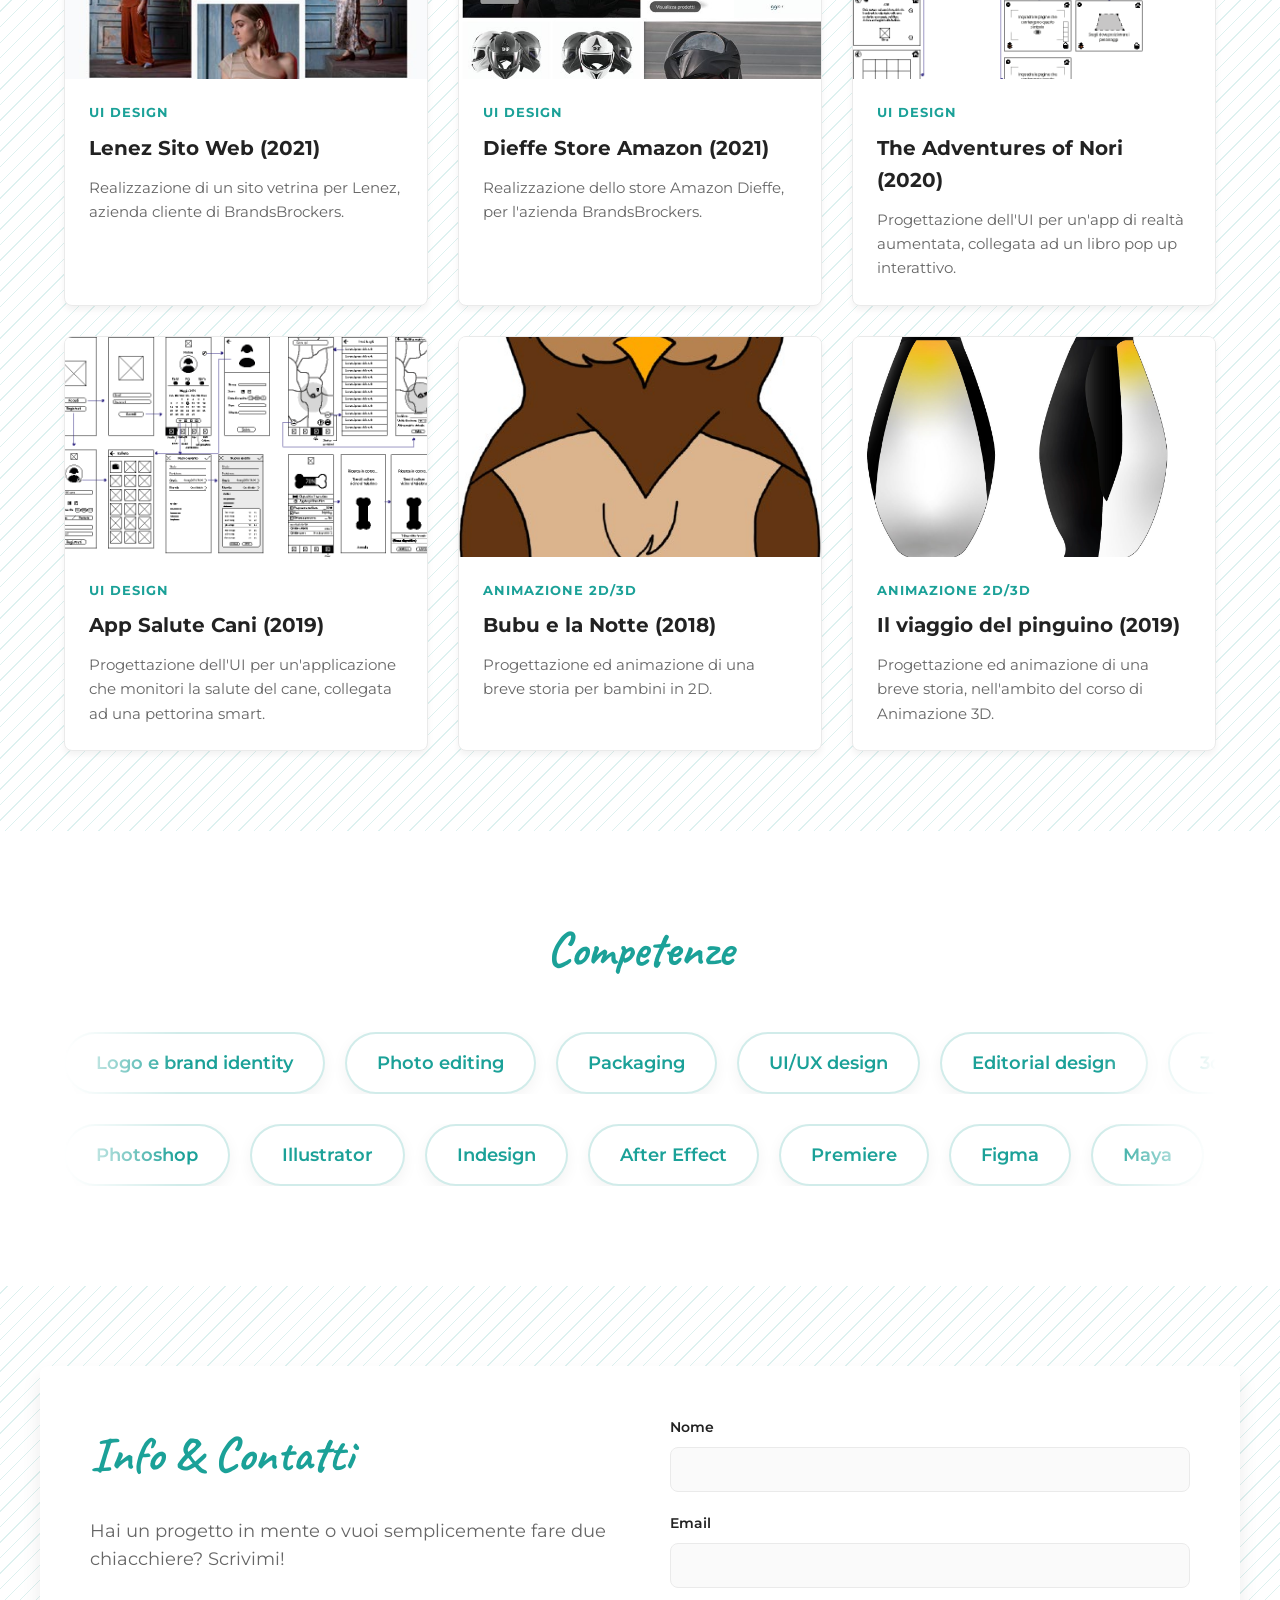
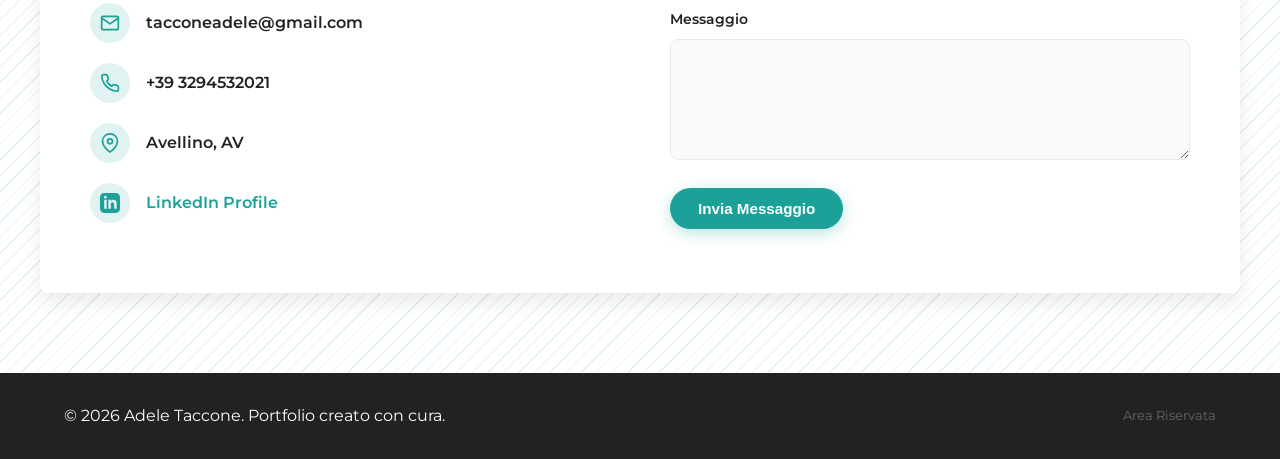
==== commit a5896ddb: "Adjust mobile menu vertical spacing so items are closer to the top" ====
--- a/index.html
+++ b/index.html
@@ -10,7 +10,7 @@
     <link href="https://fonts.googleapis.com/css2?family=Caveat:wght@700&family=Montserrat:wght@400;500;600;700&display=swap" rel="stylesheet">
     
     <!-- Custom CSS with cache buster -->
-    <link rel="stylesheet" href="css/style.css?v=7">
+    <link rel="stylesheet" href="css/style.css?v=8">
 </head>
 <body>
     
--- a/css/style.css
+++ b/css/style.css
@@ -591,15 +591,17 @@
         height: 100vh;
         background: rgba(255, 255, 255, 0.98);
         flex-direction: column;
-        justify-content: center;
+        justify-content: flex-start;
+        padding-top: 150px;
         align-items: center;
         z-index: 999;
     }
     
     .nav.active ul {
         flex-direction: column;
-        gap: 40px;
+        gap: 35px;
         text-align: center;
+        padding: 0;
     }
     
     .nav.active a {
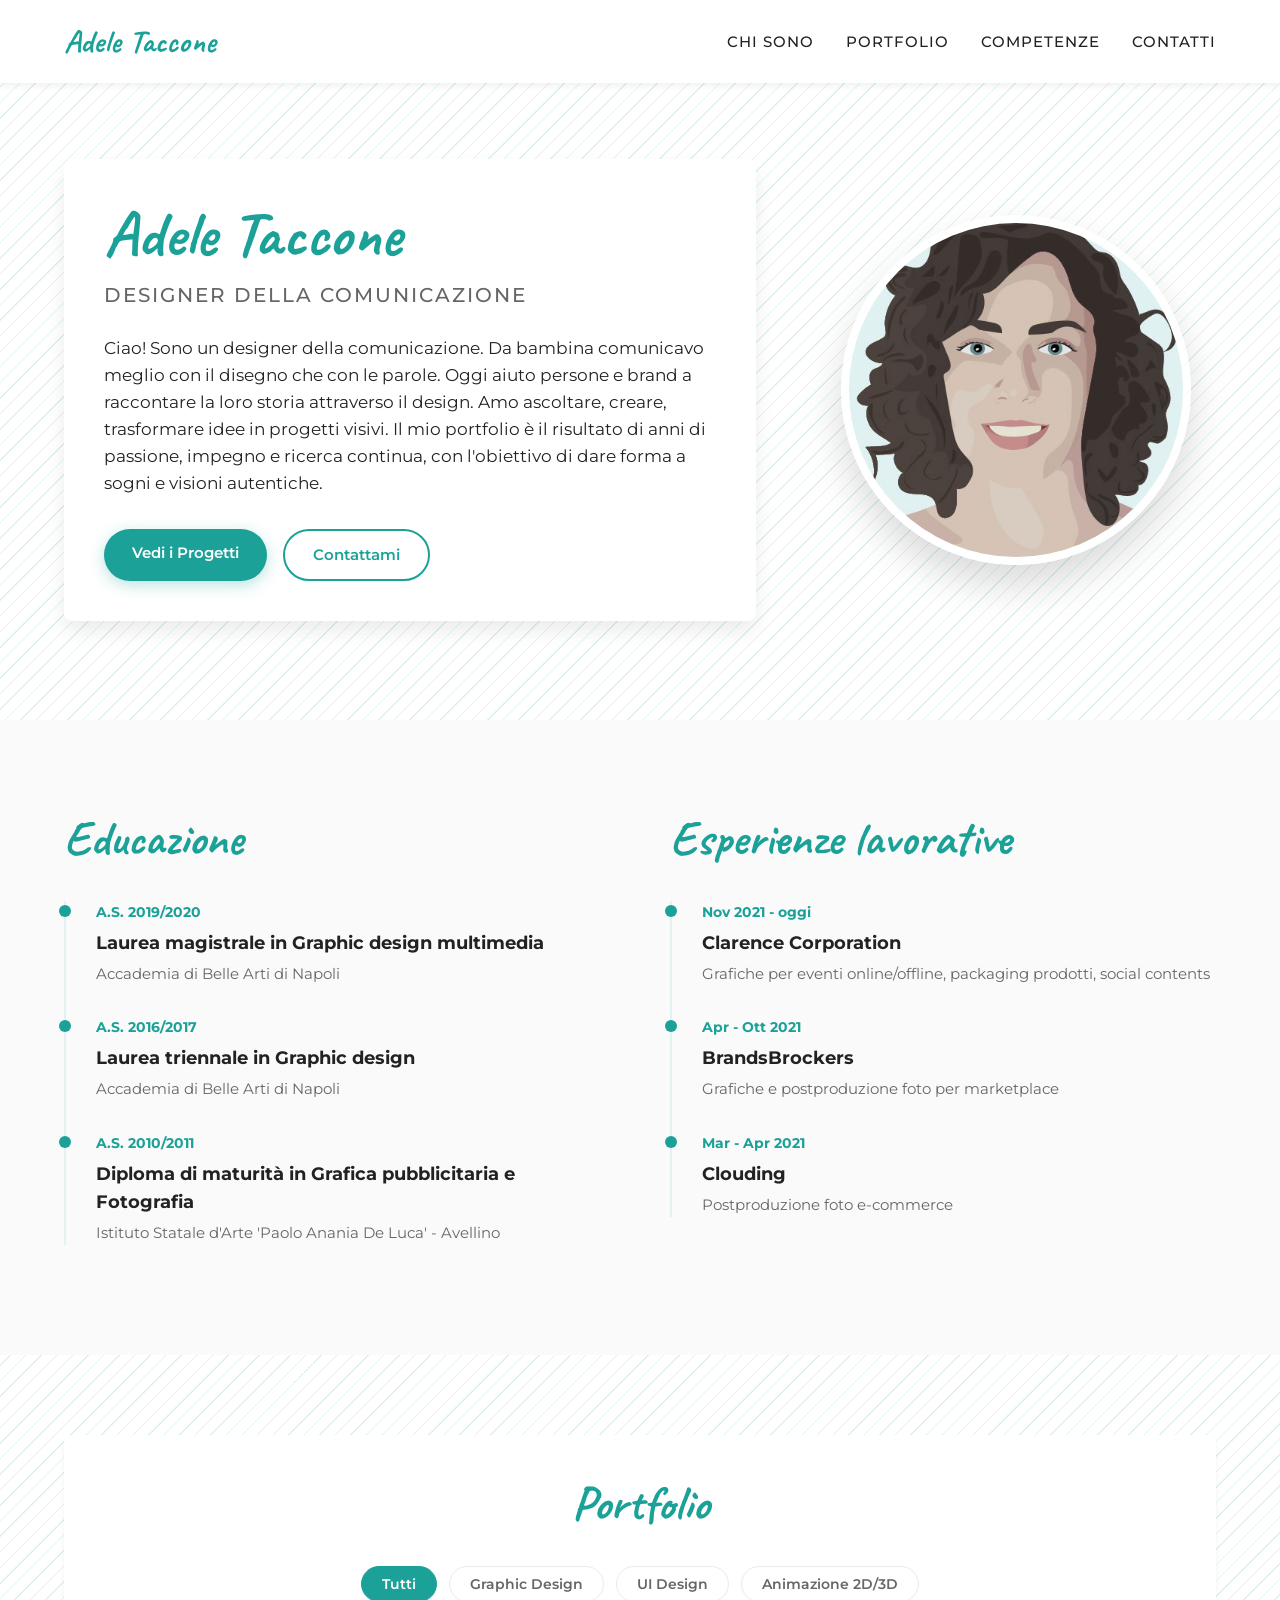
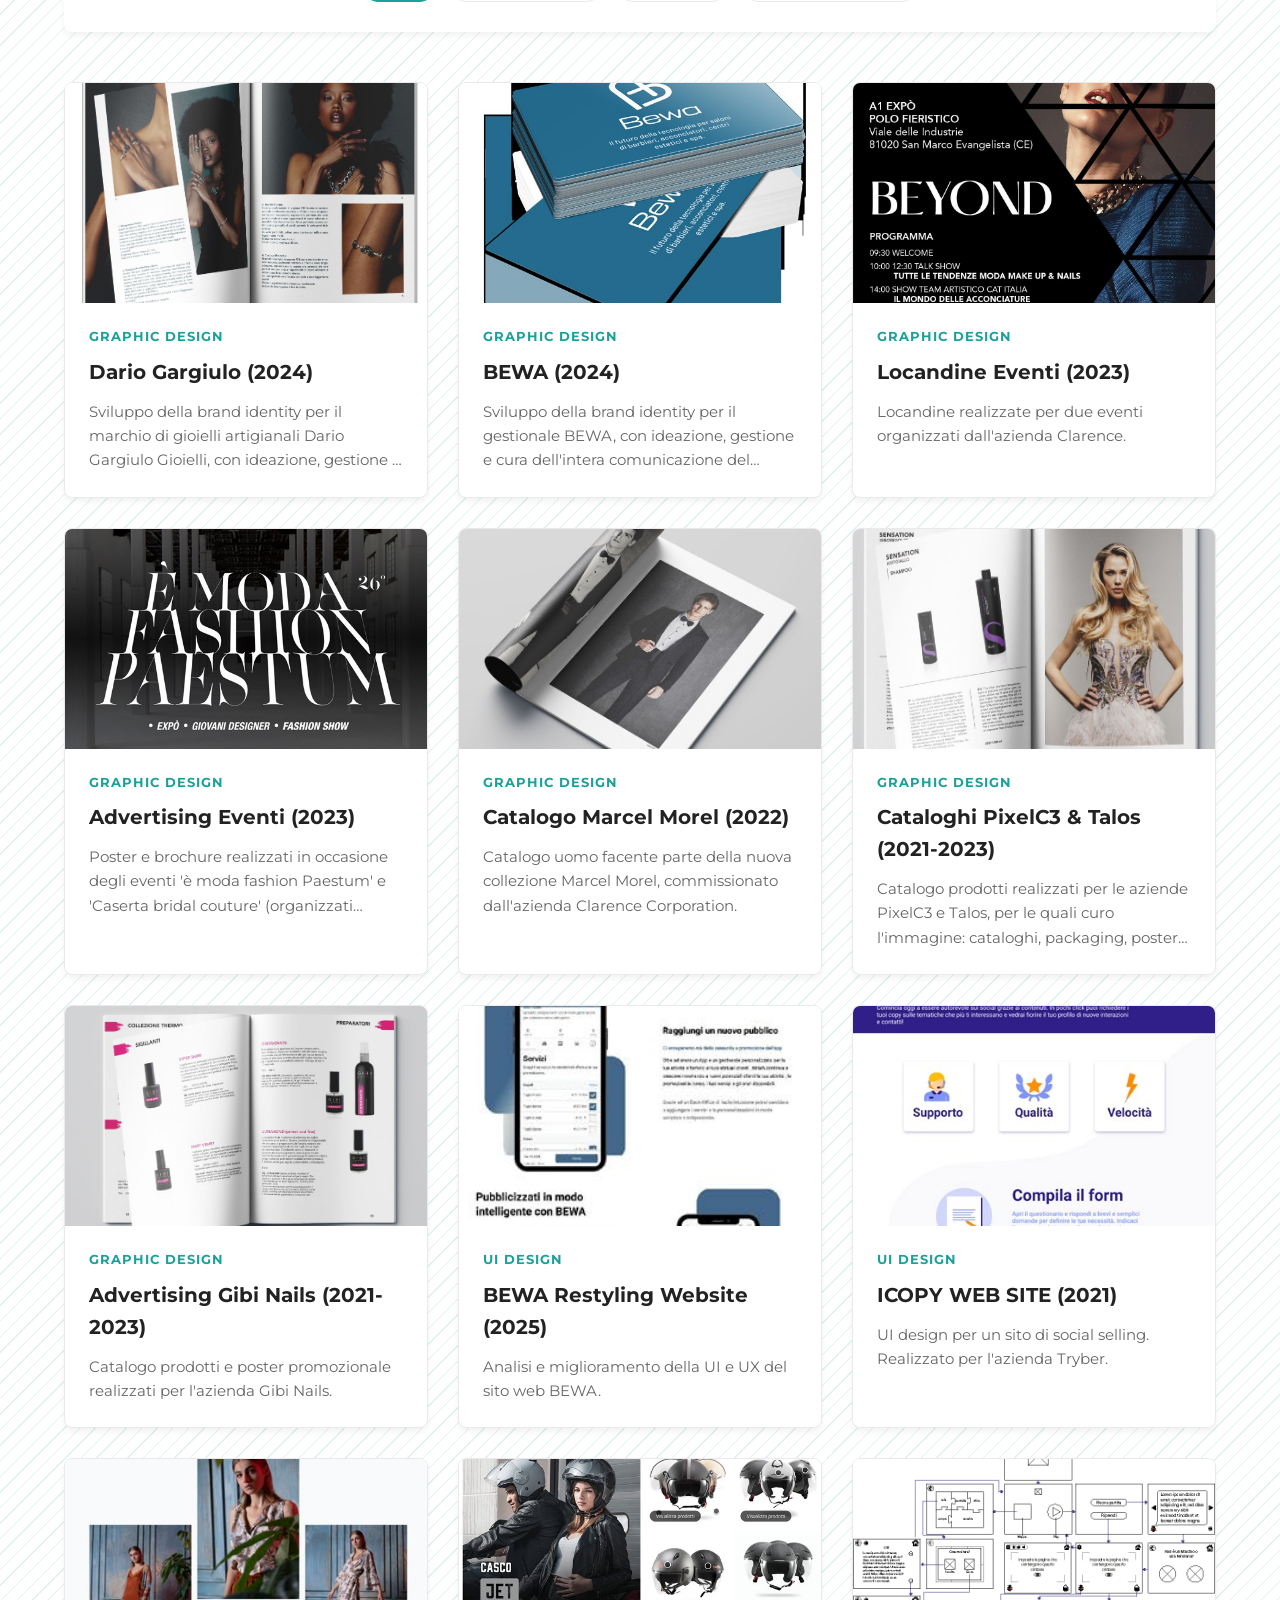
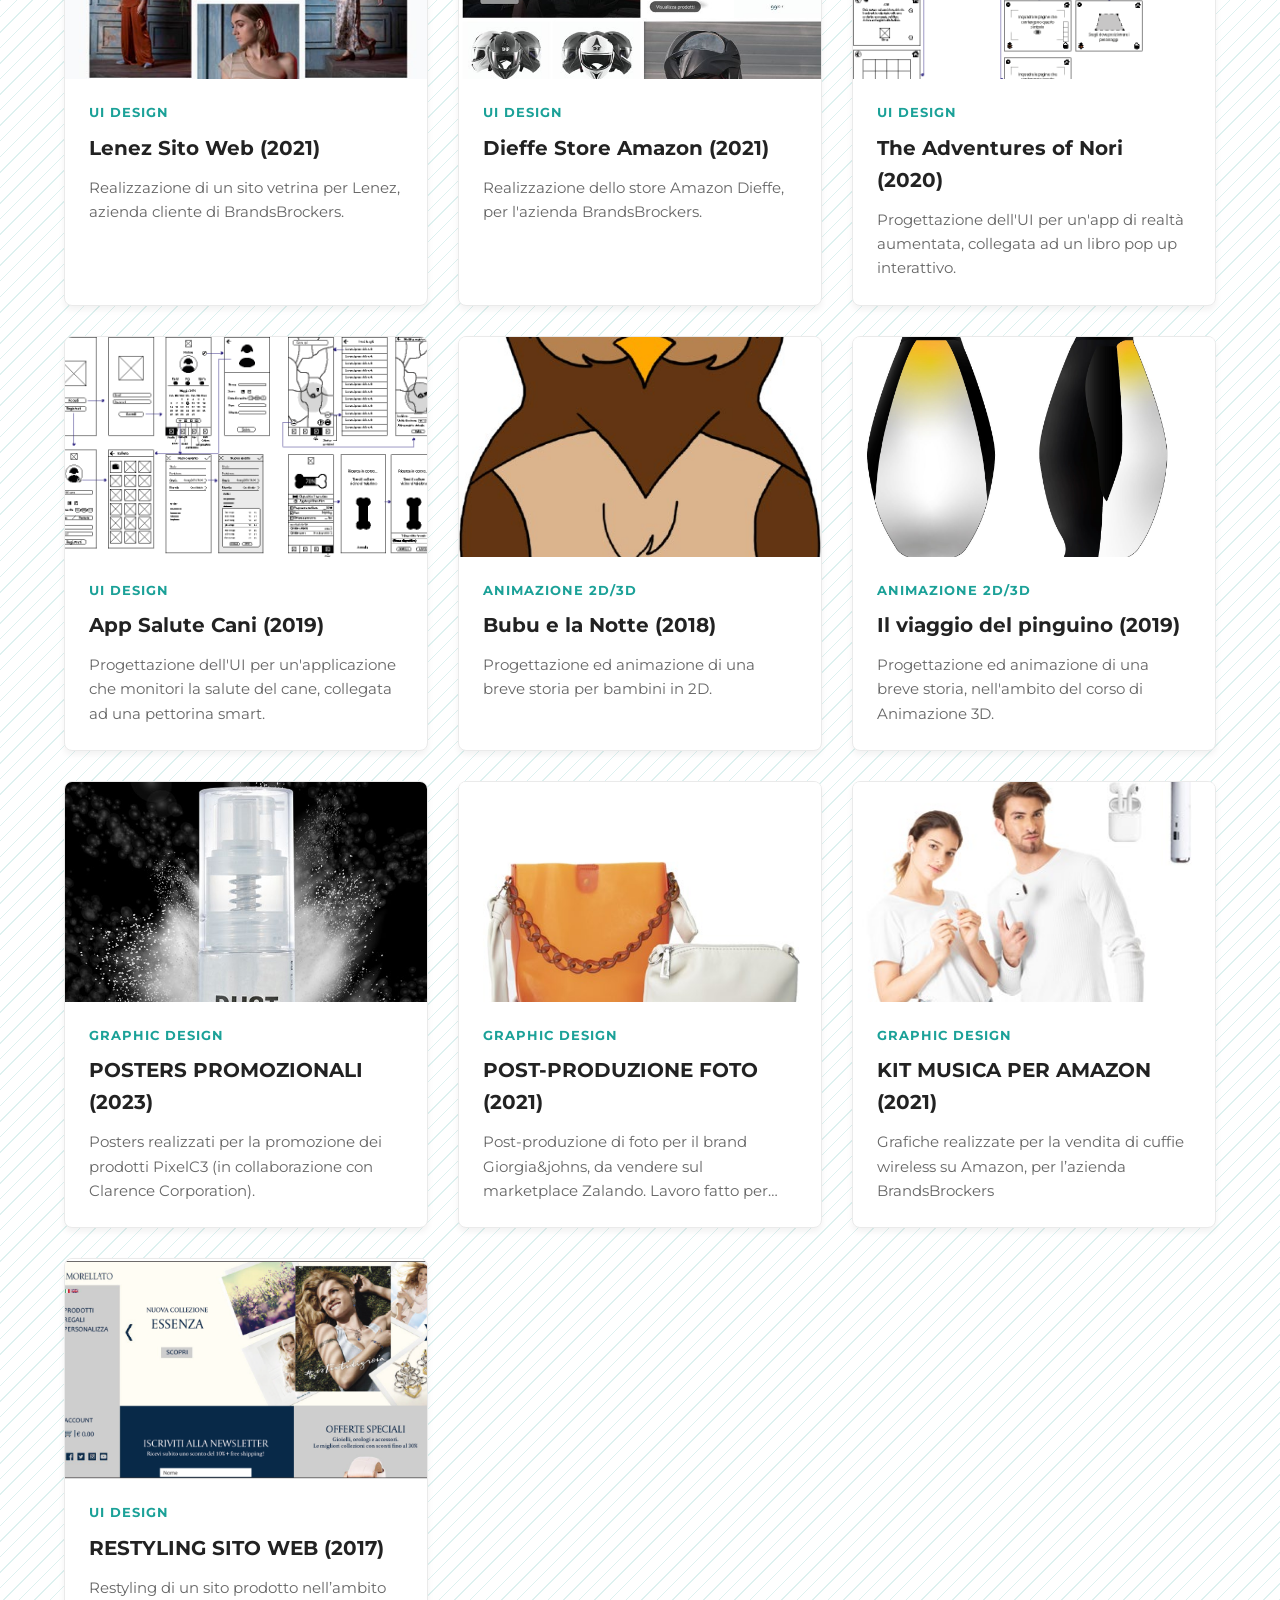
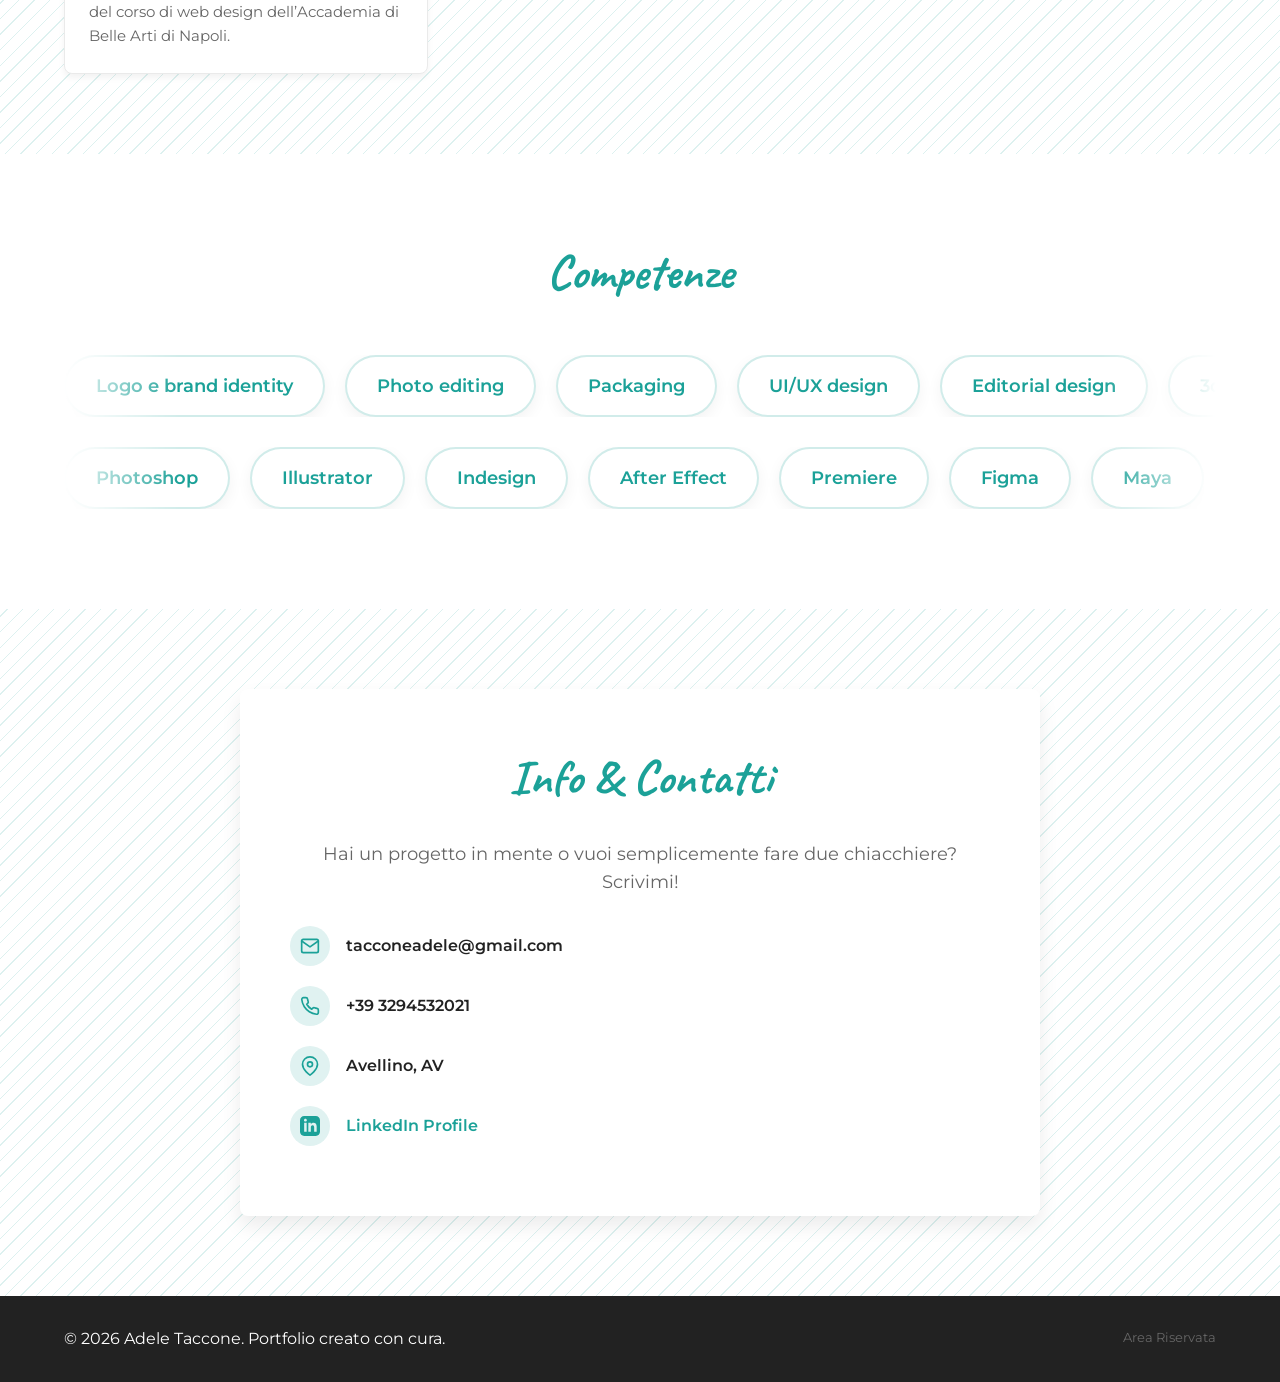
==== commit d3c440c4: "Remove contact form from index.html and update layout to be centered" ====
--- a/index.html
+++ b/index.html
@@ -10,7 +10,7 @@
     <link href="https://fonts.googleapis.com/css2?family=Caveat:wght@700&family=Montserrat:wght@400;500;600;700&display=swap" rel="stylesheet">
     
     <!-- Custom CSS with cache buster -->
-    <link rel="stylesheet" href="css/style.css?v=8">
+    <link rel="stylesheet" href="css/style.css?v=9">
 </head>
 <body>
     
@@ -106,24 +106,6 @@
                     <!-- Contatti generati dal JS -->
                 </div>
             </div>
-            <div class="contact-form-container reveal-right">
-                <form class="contact-form" id="contactForm" action="https://formspree.io/f/YOUR_ID_HERE" method="POST">
-                    <div class="form-group">
-                        <label for="name">Nome</label>
-                        <input type="text" id="name" name="name" required>
-                    </div>
-                    <div class="form-group">
-                        <label for="email">Email</label>
-                        <input type="email" id="email" name="email" required>
-                    </div>
-                    <div class="form-group">
-                        <label for="message">Messaggio</label>
-                        <textarea id="message" name="message" rows="5" required></textarea>
-                    </div>
-                    <!-- Honeypot Anti-Spam (invisibile agli umani, i bot lo compilano e vengono bloccati) -->
-                    <input type="text" name="_gotcha" style="display:none" />
-                    <button type="submit" class="btn btn-primary">Invia Messaggio</button>
-                </form>
             </div>
         </div>
     </section>
--- a/css/style.css
+++ b/css/style.css
@@ -465,9 +465,9 @@
 
 /* Contact Section */
 .contact-container {
-    display: grid;
-    grid-template-columns: 1fr 1fr;
-    gap: 60px;
+    max-width: 800px;
+    margin: 0 auto;
+    text-align: center;
     background: white;
     padding: 50px;
     border-radius: var(--radius);
